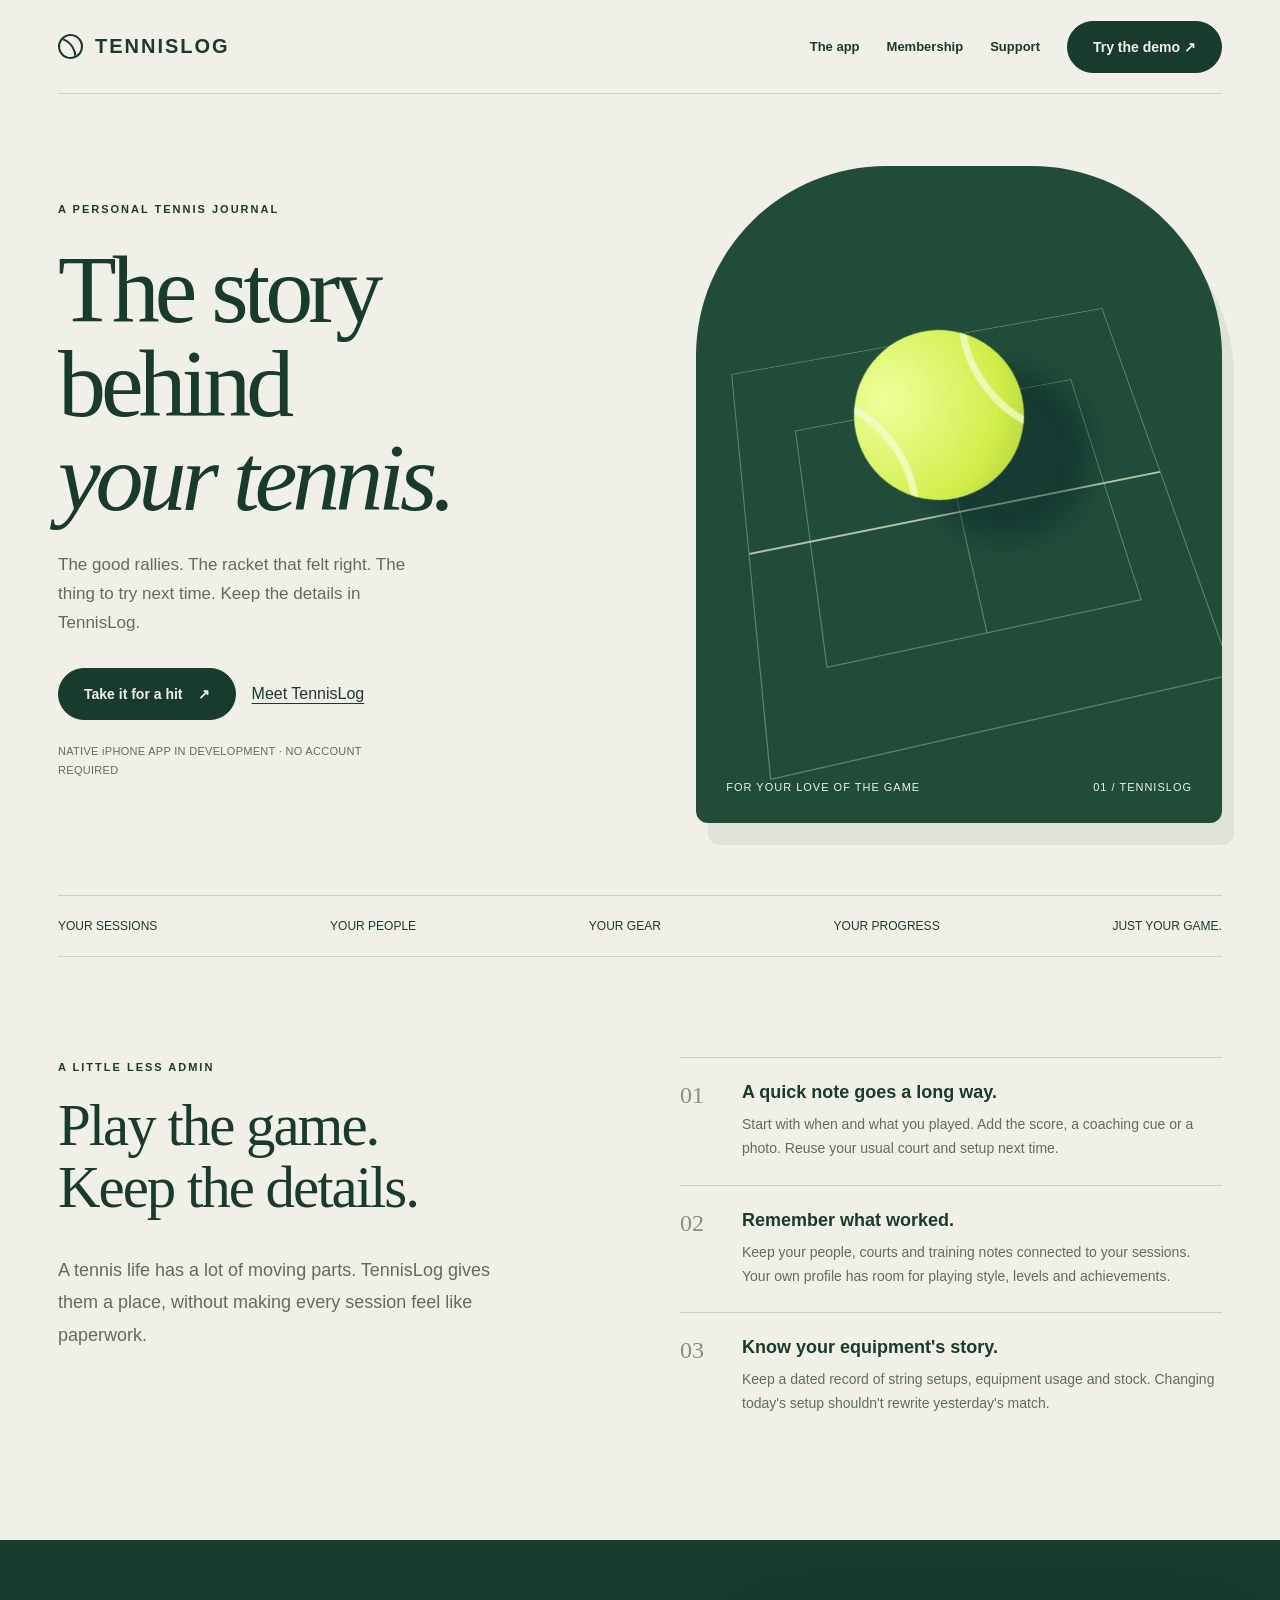
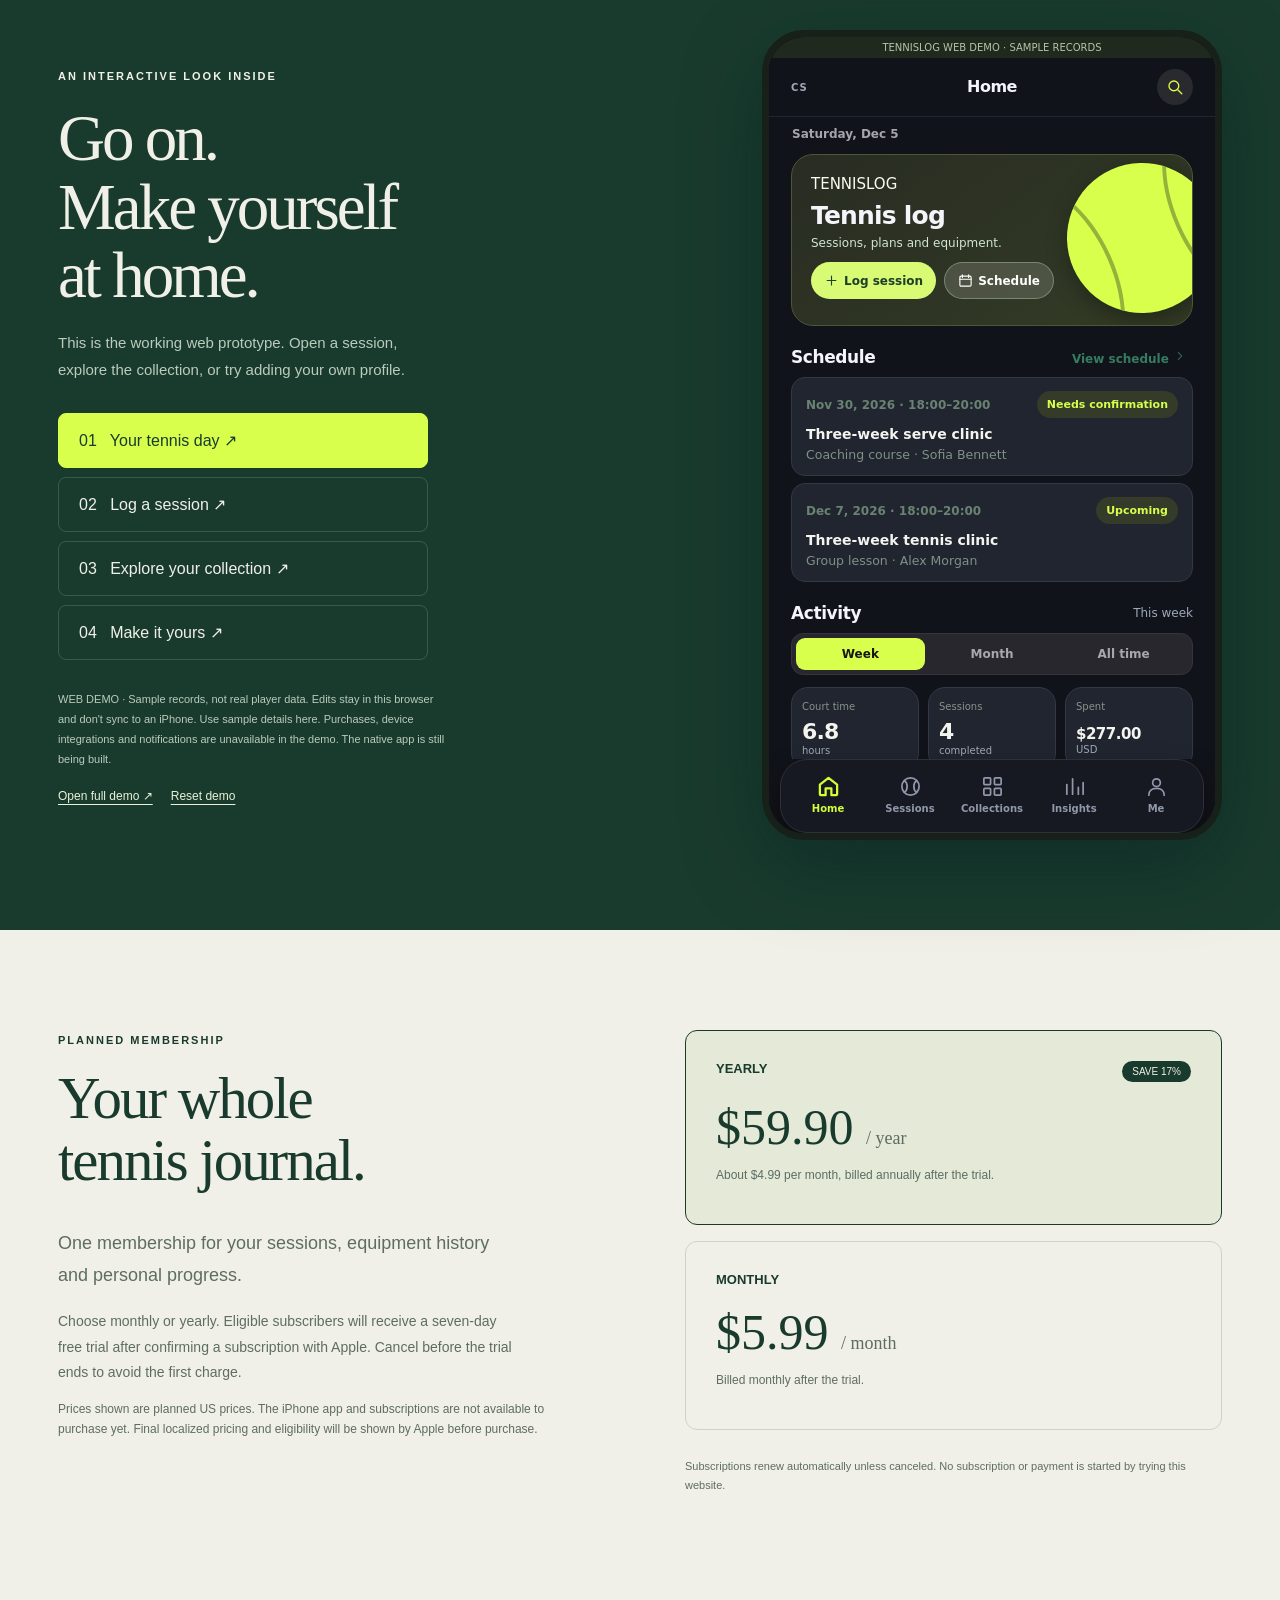
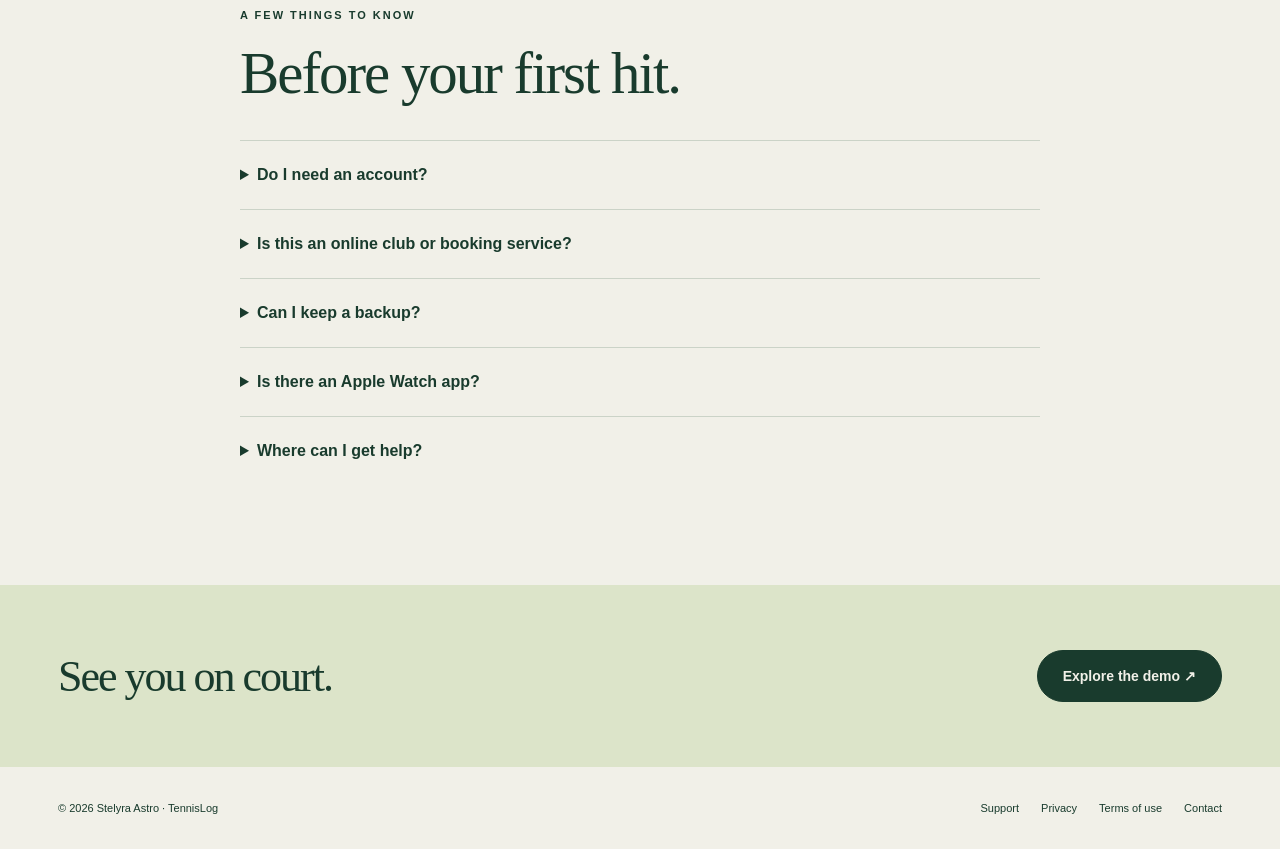
==== index.html @ 7804914d "feat: add TennisLog website and interactive demo" ====
<!doctype html><html lang="en"><head><meta charset="utf-8"><meta name="viewport" content="width=device-width,initial-scale=1"><meta name="color-scheme" content="light"><title>TennisLog: Gear &amp; Match Log</title><meta name="description" content="Keep your tennis sessions, people, equipment and progress together. Explore the interactive TennisLog demo. Native iPhone app in development."><meta property="og:title" content="TennisLog — The story behind your tennis"><meta property="og:description" content="A personal tennis journal for the game, the people and the small improvements."><meta name="theme-color" content="#f1f0e8"><link rel="stylesheet" href="style.css"><link rel="icon" href="icon.svg" type="image/svg+xml"></head><body>
<a class="skip" href="#main">Skip to content</a><div class="wrap"><header class="nav"><a class="brand" href="./"><span class="brand-mark" aria-hidden="true"></span>TENNISLOG</a><nav class="nav-links" aria-label="Main navigation"><a href="#your-game">The app</a><a href="#membership">Membership</a><a href="support/">Support</a><a class="btn" href="#try">Try the demo ↗</a></nav></header>
<main id="main"><section class="hero"><div><span class="eyebrow">A personal tennis journal</span><h1>The story<br>behind<br><em>your tennis.</em></h1><p>The good rallies. The racket that felt right. The thing to try next time. Keep the details in TennisLog.</p><div class="actions"><a class="btn" href="#try">Take it for a hit <span aria-hidden="true">↗</span></a><a href="#your-game">Meet TennisLog</a></div><p class="release-note">NATIVE iPHONE APP IN DEVELOPMENT · NO ACCOUNT REQUIRED</p></div><div class="court-art" role="img" aria-label="Original illustration of a tennis ball over a green court"><div class="court-lines"><i class="court-center"></i></div><div class="ball"></div><div class="court-caption"><span>FOR YOUR LOVE OF THE GAME</span><span>01 / TENNISLOG</span></div></div></section>
<div class="rail"><span>YOUR SESSIONS</span><span>YOUR PEOPLE</span><span>YOUR GEAR</span><span>YOUR PROGRESS</span><span>JUST YOUR GAME.</span></div>
<section class="section intro-grid" id="your-game"><div><span class="eyebrow">A little less admin</span><h2>Play the game.<br>Keep the details.</h2><p class="lead">A tennis life has a lot of moving parts. TennisLog gives them a place, without making every session feel like paperwork.</p></div><div><article class="feature-row"><span class="num">01</span><div><h3>A quick note goes a long way.</h3><p>Start with when and what you played. Add the score, a coaching cue or a photo. Reuse your usual court and setup next time.</p></div></article><article class="feature-row"><span class="num">02</span><div><h3>Remember what worked.</h3><p>Keep your people, courts and training notes connected to your sessions. Your own profile has room for playing style, levels and achievements.</p></div></article><article class="feature-row"><span class="num">03</span><div><h3>Know your equipment's story.</h3><p>Keep a dated record of string setups, equipment usage and stock. Changing today's setup shouldn't rewrite yesterday's match.</p></div></article></div></section></main></div>
<section class="demo-section" id="try" aria-labelledby="try-title"><div class="wrap demo-grid"><div><span class="eyebrow">An interactive look inside</span><h2 id="try-title">Go on.<br>Make yourself<br>at home.</h2><p>This is the working web prototype. Open a session, explore the collection, or try adding your own profile.</p><div class="demo-steps" aria-label="Choose a demo screen"><button data-demo-tab="home" aria-pressed="true">01 &nbsp; Your tennis day ↗</button><button data-demo-tab="play" aria-pressed="false">02 &nbsp; Log a session ↗</button><button data-demo-tab="library" aria-pressed="false">03 &nbsp; Explore your collection ↗</button><button data-demo-tab="profile" aria-pressed="false">04 &nbsp; Make it yours ↗</button></div><p class="demo-note">WEB DEMO · Sample records, not real player data. Edits stay in this browser and don't sync to an iPhone. Use sample details here. Purchases, device integrations and notifications are unavailable in the demo. The native app is still being built.</p><div class="demo-tools"><a href="demo/" target="_blank" rel="noopener">Open full demo ↗</a><button data-reset-demo>Reset demo</button></div></div><div class="phone-demo"><iframe id="demo-frame" src="demo/" title="Interactive TennisLog web prototype" loading="lazy" sandbox="allow-scripts allow-same-origin allow-forms allow-modals allow-downloads allow-popups allow-popups-to-escape-sandbox"></iframe></div></div></section>
<div class="wrap"><section class="section pricing" id="membership"><div><span class="eyebrow">Planned membership</span><h2>Your whole<br>tennis journal.</h2><p class="lead">One membership for your sessions, equipment history and personal progress.</p><p class="lead" style="font-size:14px">Choose monthly or yearly. Eligible subscribers will receive a seven-day free trial after confirming a subscription with Apple. Cancel before the trial ends to avoid the first charge.</p><p style="font-size:12px;color:var(--muted);line-height:1.7">Prices shown are planned US prices. The iPhone app and subscriptions are not available to purchase yet. Final localized pricing and eligibility will be shown by Apple before purchase.</p></div><div class="price-options"><article class="price featured"><div class="price-top"><strong>YEARLY</strong><span class="tag">SAVE 17%</span></div><div class="amount">$59.90 <span>/ year</span></div><p>About $4.99 per month, billed annually after the trial.</p></article><article class="price"><div class="price-top"><strong>MONTHLY</strong></div><div class="amount">$5.99 <span>/ month</span></div><p>Billed monthly after the trial.</p></article><p style="font-size:11px;color:var(--muted);line-height:1.7">Subscriptions renew automatically unless canceled. No subscription or payment is started by trying this website.</p></div></section>
<section class="section faq" style="padding-top:0"><span class="eyebrow">A few things to know</span><h2>Before your first hit.</h2><details><summary>Do I need an account?</summary><p>No TennisLog account is required. Your tennis records are stored locally. The planned iPhone subscription will use your Apple purchase account, with a Restore Purchases option.</p></details><details><summary>Is this an online club or booking service?</summary><p>No. People and court records are your private notes. TennisLog does not contact players, book courts or publish a social profile.</p></details><details><summary>Can I keep a backup?</summary><p>The demo lets you export its own JSON backup from Me. The iPhone app uses a separate native backup format. The two formats are not currently interchangeable. Keep copies of important records before clearing browser storage or deleting an app.</p></details><details><summary>Is there an Apple Watch app?</summary><p>The first release is for iPhone only. Watch workout demonstrations and simulated sensor analysis are outside the first release.</p></details><details><summary>Where can I get help?</summary><p>Visit our <a href="support/">support page</a> or email <a href="mailto:Stelyra-Astro@proton.me">Stelyra-Astro@proton.me</a>. Please don't send private records unless they're needed to explain your issue.</p></details></section></div>
<section class="closing"><div class="wrap"><h2>See you on court.</h2><a class="btn" href="#try">Explore the demo ↗</a></div></section><div class="wrap"><footer class="footer"><span>© 2026 Stelyra Astro · TennisLog</span><nav aria-label="Footer"><a href="support/">Support</a><a href="privacy/">Privacy</a><a href="terms/">Terms of use</a><a href="mailto:Stelyra-Astro@proton.me">Contact</a></nav></footer></div><script src="site.js"></script></body></html>
---- style.css ----
:root{color-scheme:light;--paper:#f1f0e8;--ink:#193b2d;--muted:#5d6d62;--lime:#d7ff4c;--line:#cbd3c7;--dark:#11141a;font-family:-apple-system,BlinkMacSystemFont,"Segoe UI",sans-serif}*{box-sizing:border-box}html{scroll-behavior:smooth}body{margin:0;background:var(--paper);color:var(--ink)}a{color:inherit;text-underline-offset:4px}button{font:inherit;cursor:pointer}button,a{-webkit-tap-highlight-color:transparent}:focus-visible{outline:3px solid #749322;outline-offset:5px}.wrap{max-width:1260px;margin:auto;padding:0 48px}.nav{height:94px;display:flex;align-items:center;justify-content:space-between;border-bottom:1px solid var(--line);gap:24px}.brand{text-decoration:none;font-size:20px;letter-spacing:2px;font-weight:850;display:flex;align-items:center;gap:12px}.brand-mark{width:25px;height:25px;border:2px solid currentColor;border-radius:50%;position:relative;overflow:hidden;transform:rotate(-30deg)}.brand-mark:after{content:"";position:absolute;width:35px;height:35px;border:2px solid currentColor;border-radius:50%;top:-7px;left:-26px}.nav-links{display:flex;align-items:center;gap:27px;font-size:13px;font-weight:650}.nav-links a{text-decoration:none}.btn{display:inline-flex;align-items:center;justify-content:center;gap:15px;background:var(--ink);color:var(--paper);border:1px solid var(--ink);border-radius:99px;padding:17px 25px;text-decoration:none;font-size:14px;font-weight:700}.btn.lime{background:var(--lime);color:var(--ink);border-color:var(--lime)}.btn.ghost{background:transparent;color:var(--ink)}.eyebrow{font-size:11px;letter-spacing:2px;text-transform:uppercase;font-weight:750}.hero{display:grid;grid-template-columns:1.1fr 1fr;gap:60px;align-items:center;min-height:720px;padding:72px 0}.hero h1{font-family:Georgia,serif;font-size:clamp(64px,7.5vw,104px);line-height:.98;letter-spacing:-5px;font-weight:500;margin:26px 0}.hero h1 em{font-weight:400}.hero p{max-width:360px;font-size:17px;line-height:1.7;color:var(--muted)}.actions{display:flex;align-items:center;gap:16px;margin-top:30px;flex-wrap:wrap}.release-note{font-size:11px!important;letter-spacing:.3px;margin-top:22px}.court-art{aspect-ratio:4/5;background:#204c39;position:relative;border-radius:190px 190px 12px 12px;overflow:hidden;box-shadow:12px 22px 0 #dfe3d7}.court-lines{position:absolute;inset:21% 10% 16%;border:1px solid #b3c3a57a;transform:perspective(600px) rotateX(20deg) rotate(-12deg)}.court-lines:before{content:"";position:absolute;inset:20% 14%;border:1px solid #b3c3a57a}.court-lines:after{content:"";position:absolute;top:50%;width:100%;border-top:2px solid #b3c3a5}.court-center{position:absolute;height:60%;left:50%;top:20%;border-left:1px solid #b3c3a57a}.ball{width:170px;height:170px;border-radius:50%;background:radial-gradient(circle at 30% 25%,#eeff9c,#d0ee4b 65%,#a7c238);position:absolute;top:25%;left:30%;box-shadow:32px 70px 25px #071e2666;overflow:hidden;transform:rotate(-35deg)}.ball:before,.ball:after{content:"";position:absolute;width:130px;height:180px;border:7px solid #f6ffd9b0;border-radius:50%;top:-12px}.ball:before{left:-110px}.ball:after{right:-110px}.court-caption{position:absolute;left:30px;right:30px;bottom:30px;display:flex;justify-content:space-between;color:#eff4dd;font-size:11px;letter-spacing:1px}.rail{display:flex;justify-content:space-between;padding:23px 0;border-top:1px solid var(--line);border-bottom:1px solid var(--line);font-size:12px;gap:18px}.section{padding:100px 0}.section h2{font-family:Georgia,serif;font-size:clamp(40px,4.6vw,62px);font-weight:400;line-height:1.05;letter-spacing:-2px;margin:20px 0 35px}.intro-grid{display:grid;grid-template-columns:1fr 1fr;gap:80px}.lead{font-size:18px;line-height:1.8;color:var(--muted);max-width:460px}.feature-row{display:grid;grid-template-columns:46px 1fr;gap:16px;padding:24px 0;border-top:1px solid var(--line)}.feature-row .num{font-family:Georgia,serif;color:#83927b;font-size:24px}.feature-row h3{font-size:18px;margin:0 0 10px}.feature-row p{font-size:14px;line-height:1.7;color:var(--muted);margin:0}.demo-section{background:var(--ink);color:var(--paper);padding:90px 0}.demo-grid{display:grid;grid-template-columns:1fr 460px;gap:80px;align-items:center}.demo-section h2{font-family:Georgia,serif;font-size:65px;font-weight:400;line-height:1.05;letter-spacing:-3px;margin:20px 0}.demo-section p{color:#bbcbbd;font-size:15px;line-height:1.8;max-width:390px}.demo-steps{display:flex;flex-direction:column;gap:9px;margin:30px 0}.demo-steps button{background:transparent;color:var(--paper);border:1px solid #759b7f55;text-align:left;padding:17px 20px;border-radius:8px;max-width:370px}.demo-steps button:hover,.demo-steps button[aria-pressed=true]{background:var(--lime);color:var(--ink);border-color:var(--lime)}.phone-demo{background:#11141a;border:7px solid #172019;border-radius:42px;overflow:hidden;box-shadow:0 25px 80px #001c2266;width:100%;height:810px;position:relative}.phone-demo iframe{border:0;width:100%;height:100%;background:#11141a}.demo-note{font-size:11px!important;max-width:390px}.demo-tools{display:flex;gap:18px;align-items:center;margin-top:20px}.demo-tools a,.demo-tools button{font-size:12px;color:#e7f2d9;background:none;border:0;padding:0;text-decoration:underline;text-underline-offset:4px}.pricing{display:grid;grid-template-columns:1fr 1fr;gap:90px}.price-options{display:grid;gap:16px}.price{padding:30px;border:1px solid var(--line);border-radius:12px}.price.featured{border-color:var(--ink);background:#e4e9d8}.price-top{display:flex;justify-content:space-between;font-size:13px}.tag{border-radius:99px;background:var(--ink);color:var(--paper);padding:5px 10px;font-size:10px}.amount{font-family:Georgia,serif;font-size:50px;margin-top:16px}.amount span{font-family:inherit;font-size:18px;color:var(--muted)}.price p{font-size:12px;color:var(--muted)}.faq{max-width:800px;margin:auto}details{border-top:1px solid var(--line);padding:22px 0}summary{font-weight:650;cursor:pointer;line-height:1.5}details p{font-size:14px;line-height:1.8;color:var(--muted)}.closing{background:#dce4c9;padding:65px 0}.closing .wrap{display:flex;justify-content:space-between;gap:30px;align-items:center}.closing h2{font-family:Georgia,serif;font-weight:400;font-size:44px;letter-spacing:-2px;margin:0}.footer{display:flex;justify-content:space-between;gap:30px;align-items:center;padding:35px 0;font-size:11px}.footer nav{display:flex;flex-wrap:wrap;gap:22px}.footer a{text-decoration:none}.legal{max-width:790px;margin:auto;padding:65px 0 90px}.legal h1{font-family:Georgia,serif;font-size:58px;font-weight:400;letter-spacing:-2px;line-height:1.1;margin:18px 0}.legal h2{font-size:21px;margin-top:38px}.legal p,.legal li{font-size:15px;line-height:1.85;color:var(--muted)}.legal ul,.legal ol{padding-left:24px}.legal .callout{background:#e2e8d6;border-left:3px solid var(--ink);padding:16px 22px}.legal small{color:var(--muted)}.skip{position:absolute;top:-100px}.skip:focus{top:10px;left:10px;z-index:99;background:white;padding:14px}.support-links{display:flex;gap:14px;flex-wrap:wrap;margin-top:30px}@media(max-width:900px){.wrap{padding:0 28px}.hero{gap:30px;min-height:580px}.hero h1{font-size:70px}.court-art{aspect-ratio:3/4}.ball{width:125px;height:125px;left:25%}.intro-grid,.pricing{gap:40px}.demo-grid{gap:35px;grid-template-columns:1fr 390px}.demo-section h2{font-size:48px}.phone-demo{height:780px}.nav-links{gap:16px}}@media(max-width:700px){.wrap{padding:0 22px}.nav{height:78px}.brand{font-size:17px}.nav-links a:not(.btn){display:none}.nav-links .btn{font-size:11px;padding:12px 16px}.hero{grid-template-columns:1fr;padding:50px 0;gap:40px}.hero h1{font-size:72px;letter-spacing:-4px}.hero p{font-size:16px}.court-art{aspect-ratio:1.3;max-height:340px;border-radius:170px 170px 8px 8px}.ball{width:145px;height:145px;left:35%;top:20%}.rail{flex-wrap:wrap;font-size:11px;justify-content:flex-start;gap:15px 25px}.section{padding:65px 0}.intro-grid,.pricing,.demo-grid{grid-template-columns:1fr;gap:30px}.demo-section{padding:60px 0}.demo-section h2{font-size:53px}.demo-steps{display:grid;grid-template-columns:1fr 1fr}.demo-steps button{padding:14px;font-size:12px}.phone-demo{max-width:430px;margin:auto;height:800px;border-width:5px;border-radius:30px}.closing .wrap{display:block}.closing .btn{margin-top:25px}.closing h2{font-size:36px}.footer{display:block;line-height:1.8}.footer nav{margin-top:18px}.legal h1{font-size:45px}.legal{padding:45px 0 65px}}@media(prefers-reduced-motion:reduce){html{scroll-behavior:auto}}
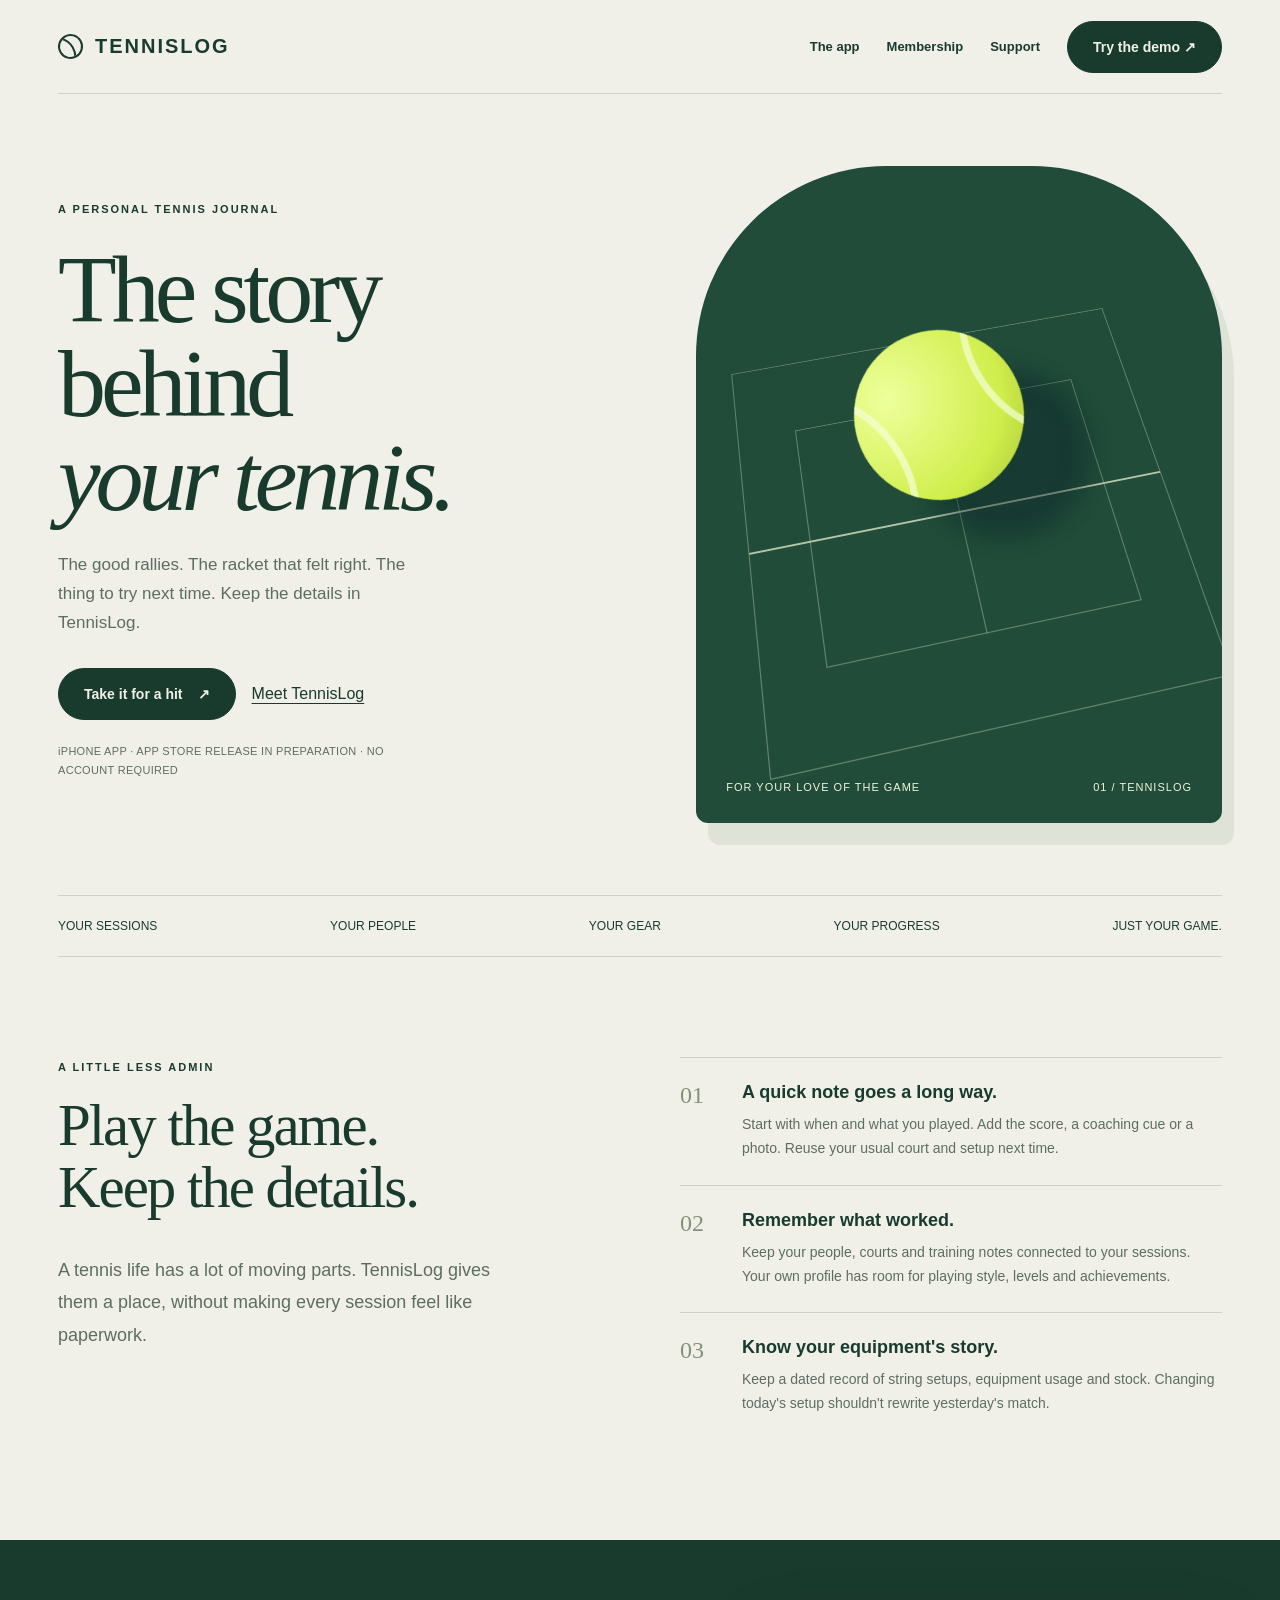
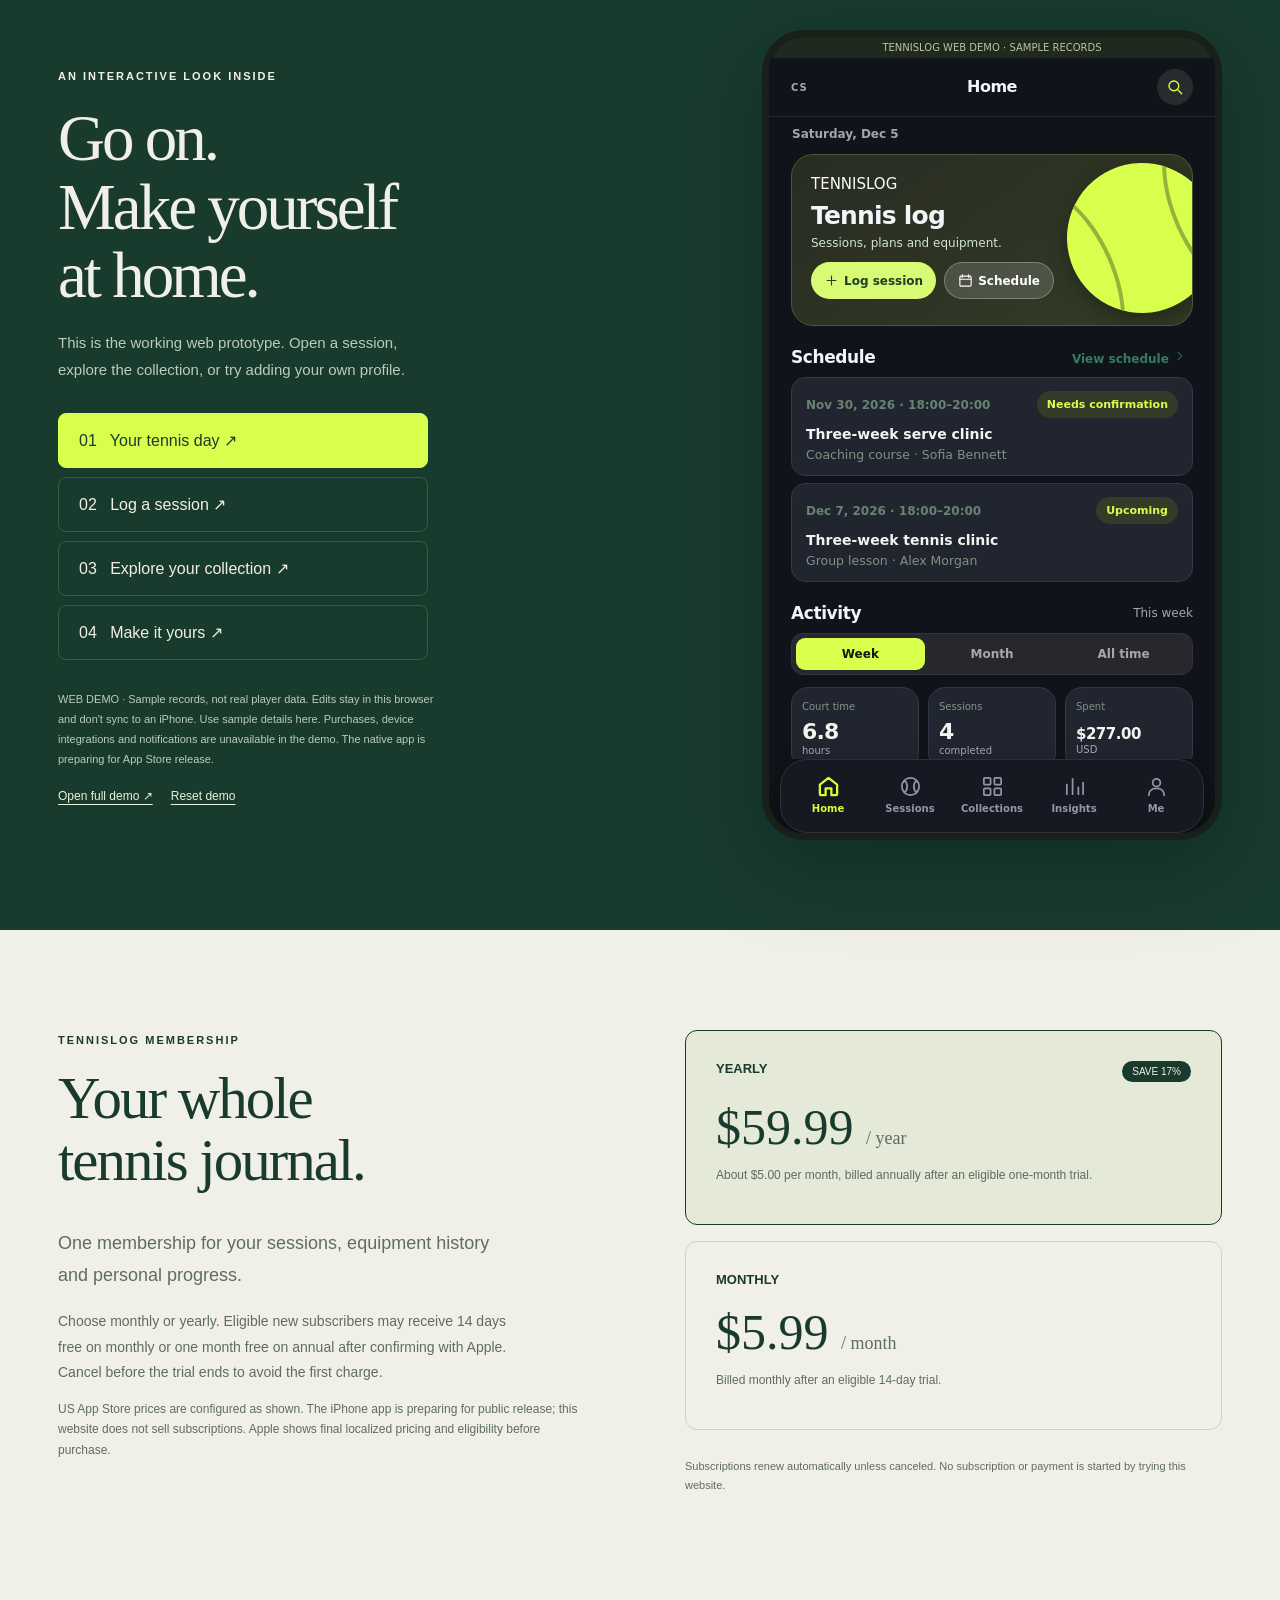
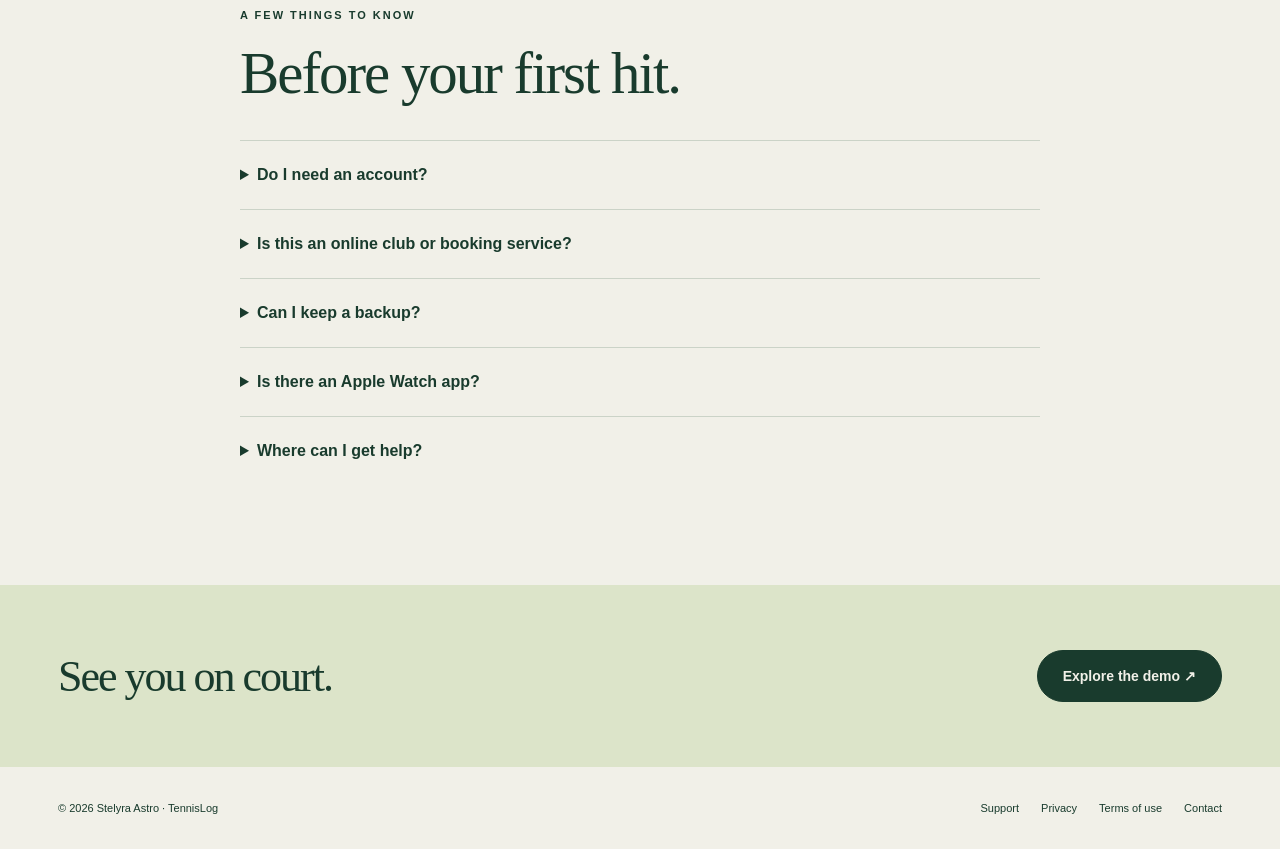
==== commit 31315416: "Update launch subscription terms and public pages" ====
--- a/index.html
+++ b/index.html
@@ -1,9 +1,9 @@
-<!doctype html><html lang="en"><head><meta charset="utf-8"><meta name="viewport" content="width=device-width,initial-scale=1"><meta name="color-scheme" content="light"><title>TennisLog: Gear &amp; Match Log</title><meta name="description" content="Keep your tennis sessions, people, equipment and progress together. Explore the interactive TennisLog demo. Native iPhone app in development."><meta property="og:title" content="TennisLog — The story behind your tennis"><meta property="og:description" content="A personal tennis journal for the game, the people and the small improvements."><meta name="theme-color" content="#f1f0e8"><link rel="stylesheet" href="style.css"><link rel="icon" href="icon.svg" type="image/svg+xml"></head><body>
+<!doctype html><html lang="en"><head><meta charset="utf-8"><meta name="viewport" content="width=device-width,initial-scale=1"><meta name="color-scheme" content="light"><title>TennisLog: Gear &amp; Match Log</title><meta name="description" content="Keep your tennis sessions, people, equipment and progress together. Explore the interactive TennisLog demo. Native iPhone app preparing for App Store release."><meta property="og:title" content="TennisLog — The story behind your tennis"><meta property="og:description" content="A personal tennis journal for the game, the people and the small improvements."><meta name="theme-color" content="#f1f0e8"><link rel="stylesheet" href="style.css"><link rel="icon" href="icon.svg" type="image/svg+xml"></head><body>
 <a class="skip" href="#main">Skip to content</a><div class="wrap"><header class="nav"><a class="brand" href="./"><span class="brand-mark" aria-hidden="true"></span>TENNISLOG</a><nav class="nav-links" aria-label="Main navigation"><a href="#your-game">The app</a><a href="#membership">Membership</a><a href="support/">Support</a><a class="btn" href="#try">Try the demo ↗</a></nav></header>
-<main id="main"><section class="hero"><div><span class="eyebrow">A personal tennis journal</span><h1>The story<br>behind<br><em>your tennis.</em></h1><p>The good rallies. The racket that felt right. The thing to try next time. Keep the details in TennisLog.</p><div class="actions"><a class="btn" href="#try">Take it for a hit <span aria-hidden="true">↗</span></a><a href="#your-game">Meet TennisLog</a></div><p class="release-note">NATIVE iPHONE APP IN DEVELOPMENT · NO ACCOUNT REQUIRED</p></div><div class="court-art" role="img" aria-label="Original illustration of a tennis ball over a green court"><div class="court-lines"><i class="court-center"></i></div><div class="ball"></div><div class="court-caption"><span>FOR YOUR LOVE OF THE GAME</span><span>01 / TENNISLOG</span></div></div></section>
+<main id="main"><section class="hero"><div><span class="eyebrow">A personal tennis journal</span><h1>The story<br>behind<br><em>your tennis.</em></h1><p>The good rallies. The racket that felt right. The thing to try next time. Keep the details in TennisLog.</p><div class="actions"><a class="btn" href="#try">Take it for a hit <span aria-hidden="true">↗</span></a><a href="#your-game">Meet TennisLog</a></div><p class="release-note">iPHONE APP · APP STORE RELEASE IN PREPARATION · NO ACCOUNT REQUIRED</p></div><div class="court-art" role="img" aria-label="Original illustration of a tennis ball over a green court"><div class="court-lines"><i class="court-center"></i></div><div class="ball"></div><div class="court-caption"><span>FOR YOUR LOVE OF THE GAME</span><span>01 / TENNISLOG</span></div></div></section>
 <div class="rail"><span>YOUR SESSIONS</span><span>YOUR PEOPLE</span><span>YOUR GEAR</span><span>YOUR PROGRESS</span><span>JUST YOUR GAME.</span></div>
 <section class="section intro-grid" id="your-game"><div><span class="eyebrow">A little less admin</span><h2>Play the game.<br>Keep the details.</h2><p class="lead">A tennis life has a lot of moving parts. TennisLog gives them a place, without making every session feel like paperwork.</p></div><div><article class="feature-row"><span class="num">01</span><div><h3>A quick note goes a long way.</h3><p>Start with when and what you played. Add the score, a coaching cue or a photo. Reuse your usual court and setup next time.</p></div></article><article class="feature-row"><span class="num">02</span><div><h3>Remember what worked.</h3><p>Keep your people, courts and training notes connected to your sessions. Your own profile has room for playing style, levels and achievements.</p></div></article><article class="feature-row"><span class="num">03</span><div><h3>Know your equipment's story.</h3><p>Keep a dated record of string setups, equipment usage and stock. Changing today's setup shouldn't rewrite yesterday's match.</p></div></article></div></section></main></div>
-<section class="demo-section" id="try" aria-labelledby="try-title"><div class="wrap demo-grid"><div><span class="eyebrow">An interactive look inside</span><h2 id="try-title">Go on.<br>Make yourself<br>at home.</h2><p>This is the working web prototype. Open a session, explore the collection, or try adding your own profile.</p><div class="demo-steps" aria-label="Choose a demo screen"><button data-demo-tab="home" aria-pressed="true">01 &nbsp; Your tennis day ↗</button><button data-demo-tab="play" aria-pressed="false">02 &nbsp; Log a session ↗</button><button data-demo-tab="library" aria-pressed="false">03 &nbsp; Explore your collection ↗</button><button data-demo-tab="profile" aria-pressed="false">04 &nbsp; Make it yours ↗</button></div><p class="demo-note">WEB DEMO · Sample records, not real player data. Edits stay in this browser and don't sync to an iPhone. Use sample details here. Purchases, device integrations and notifications are unavailable in the demo. The native app is still being built.</p><div class="demo-tools"><a href="demo/" target="_blank" rel="noopener">Open full demo ↗</a><button data-reset-demo>Reset demo</button></div></div><div class="phone-demo"><iframe id="demo-frame" src="demo/" title="Interactive TennisLog web prototype" loading="lazy" sandbox="allow-scripts allow-same-origin allow-forms allow-modals allow-downloads allow-popups allow-popups-to-escape-sandbox"></iframe></div></div></section>
-<div class="wrap"><section class="section pricing" id="membership"><div><span class="eyebrow">Planned membership</span><h2>Your whole<br>tennis journal.</h2><p class="lead">One membership for your sessions, equipment history and personal progress.</p><p class="lead" style="font-size:14px">Choose monthly or yearly. Eligible subscribers will receive a seven-day free trial after confirming a subscription with Apple. Cancel before the trial ends to avoid the first charge.</p><p style="font-size:12px;color:var(--muted);line-height:1.7">Prices shown are planned US prices. The iPhone app and subscriptions are not available to purchase yet. Final localized pricing and eligibility will be shown by Apple before purchase.</p></div><div class="price-options"><article class="price featured"><div class="price-top"><strong>YEARLY</strong><span class="tag">SAVE 17%</span></div><div class="amount">$59.90 <span>/ year</span></div><p>About $4.99 per month, billed annually after the trial.</p></article><article class="price"><div class="price-top"><strong>MONTHLY</strong></div><div class="amount">$5.99 <span>/ month</span></div><p>Billed monthly after the trial.</p></article><p style="font-size:11px;color:var(--muted);line-height:1.7">Subscriptions renew automatically unless canceled. No subscription or payment is started by trying this website.</p></div></section>
-<section class="section faq" style="padding-top:0"><span class="eyebrow">A few things to know</span><h2>Before your first hit.</h2><details><summary>Do I need an account?</summary><p>No TennisLog account is required. Your tennis records are stored locally. The planned iPhone subscription will use your Apple purchase account, with a Restore Purchases option.</p></details><details><summary>Is this an online club or booking service?</summary><p>No. People and court records are your private notes. TennisLog does not contact players, book courts or publish a social profile.</p></details><details><summary>Can I keep a backup?</summary><p>The demo lets you export its own JSON backup from Me. The iPhone app uses a separate native backup format. The two formats are not currently interchangeable. Keep copies of important records before clearing browser storage or deleting an app.</p></details><details><summary>Is there an Apple Watch app?</summary><p>The first release is for iPhone only. Watch workout demonstrations and simulated sensor analysis are outside the first release.</p></details><details><summary>Where can I get help?</summary><p>Visit our <a href="support/">support page</a> or email <a href="mailto:Stelyra-Astro@proton.me">Stelyra-Astro@proton.me</a>. Please don't send private records unless they're needed to explain your issue.</p></details></section></div>
+<section class="demo-section" id="try" aria-labelledby="try-title"><div class="wrap demo-grid"><div><span class="eyebrow">An interactive look inside</span><h2 id="try-title">Go on.<br>Make yourself<br>at home.</h2><p>This is the working web prototype. Open a session, explore the collection, or try adding your own profile.</p><div class="demo-steps" aria-label="Choose a demo screen"><button data-demo-tab="home" aria-pressed="true">01 &nbsp; Your tennis day ↗</button><button data-demo-tab="play" aria-pressed="false">02 &nbsp; Log a session ↗</button><button data-demo-tab="library" aria-pressed="false">03 &nbsp; Explore your collection ↗</button><button data-demo-tab="profile" aria-pressed="false">04 &nbsp; Make it yours ↗</button></div><p class="demo-note">WEB DEMO · Sample records, not real player data. Edits stay in this browser and don't sync to an iPhone. Use sample details here. Purchases, device integrations and notifications are unavailable in the demo. The native app is preparing for App Store release.</p><div class="demo-tools"><a href="demo/" target="_blank" rel="noopener">Open full demo ↗</a><button data-reset-demo>Reset demo</button></div></div><div class="phone-demo"><iframe id="demo-frame" src="demo/" title="Interactive TennisLog web prototype" loading="lazy" sandbox="allow-scripts allow-same-origin allow-forms allow-modals allow-downloads allow-popups allow-popups-to-escape-sandbox"></iframe></div></div></section>
+<div class="wrap"><section class="section pricing" id="membership"><div><span class="eyebrow">TennisLog membership</span><h2>Your whole<br>tennis journal.</h2><p class="lead">One membership for your sessions, equipment history and personal progress.</p><p class="lead" style="font-size:14px">Choose monthly or yearly. Eligible new subscribers may receive 14 days free on monthly or one month free on annual after confirming with Apple. Cancel before the trial ends to avoid the first charge.</p><p style="font-size:12px;color:var(--muted);line-height:1.7">US App Store prices are configured as shown. The iPhone app is preparing for public release; this website does not sell subscriptions. Apple shows final localized pricing and eligibility before purchase.</p></div><div class="price-options"><article class="price featured"><div class="price-top"><strong>YEARLY</strong><span class="tag">SAVE 17%</span></div><div class="amount">$59.99 <span>/ year</span></div><p>About $5.00 per month, billed annually after an eligible one-month trial.</p></article><article class="price"><div class="price-top"><strong>MONTHLY</strong></div><div class="amount">$5.99 <span>/ month</span></div><p>Billed monthly after an eligible 14-day trial.</p></article><p style="font-size:11px;color:var(--muted);line-height:1.7">Subscriptions renew automatically unless canceled. No subscription or payment is started by trying this website.</p></div></section>
+<section class="section faq" style="padding-top:0"><span class="eyebrow">A few things to know</span><h2>Before your first hit.</h2><details><summary>Do I need an account?</summary><p>No TennisLog account is required. Your tennis records are stored locally. The iPhone subscription uses your Apple purchase account, with a Restore Purchases option.</p></details><details><summary>Is this an online club or booking service?</summary><p>No. People and court records are your private notes. TennisLog does not contact players, book courts or publish a social profile.</p></details><details><summary>Can I keep a backup?</summary><p>The demo lets you export its own JSON backup from Me. The iPhone app uses a separate native backup format. The two formats are not currently interchangeable. Keep copies of important records before clearing browser storage or deleting an app.</p></details><details><summary>Is there an Apple Watch app?</summary><p>The first release is for iPhone only. Watch workout demonstrations and simulated sensor analysis are outside the first release.</p></details><details><summary>Where can I get help?</summary><p>Visit our <a href="support/">support page</a> or email <a href="mailto:Stelyra-Astro@proton.me">Stelyra-Astro@proton.me</a>. Please don't send private records unless they're needed to explain your issue.</p></details></section></div>
 <section class="closing"><div class="wrap"><h2>See you on court.</h2><a class="btn" href="#try">Explore the demo ↗</a></div></section><div class="wrap"><footer class="footer"><span>© 2026 Stelyra Astro · TennisLog</span><nav aria-label="Footer"><a href="support/">Support</a><a href="privacy/">Privacy</a><a href="terms/">Terms of use</a><a href="mailto:Stelyra-Astro@proton.me">Contact</a></nav></footer></div><script src="site.js"></script></body></html>
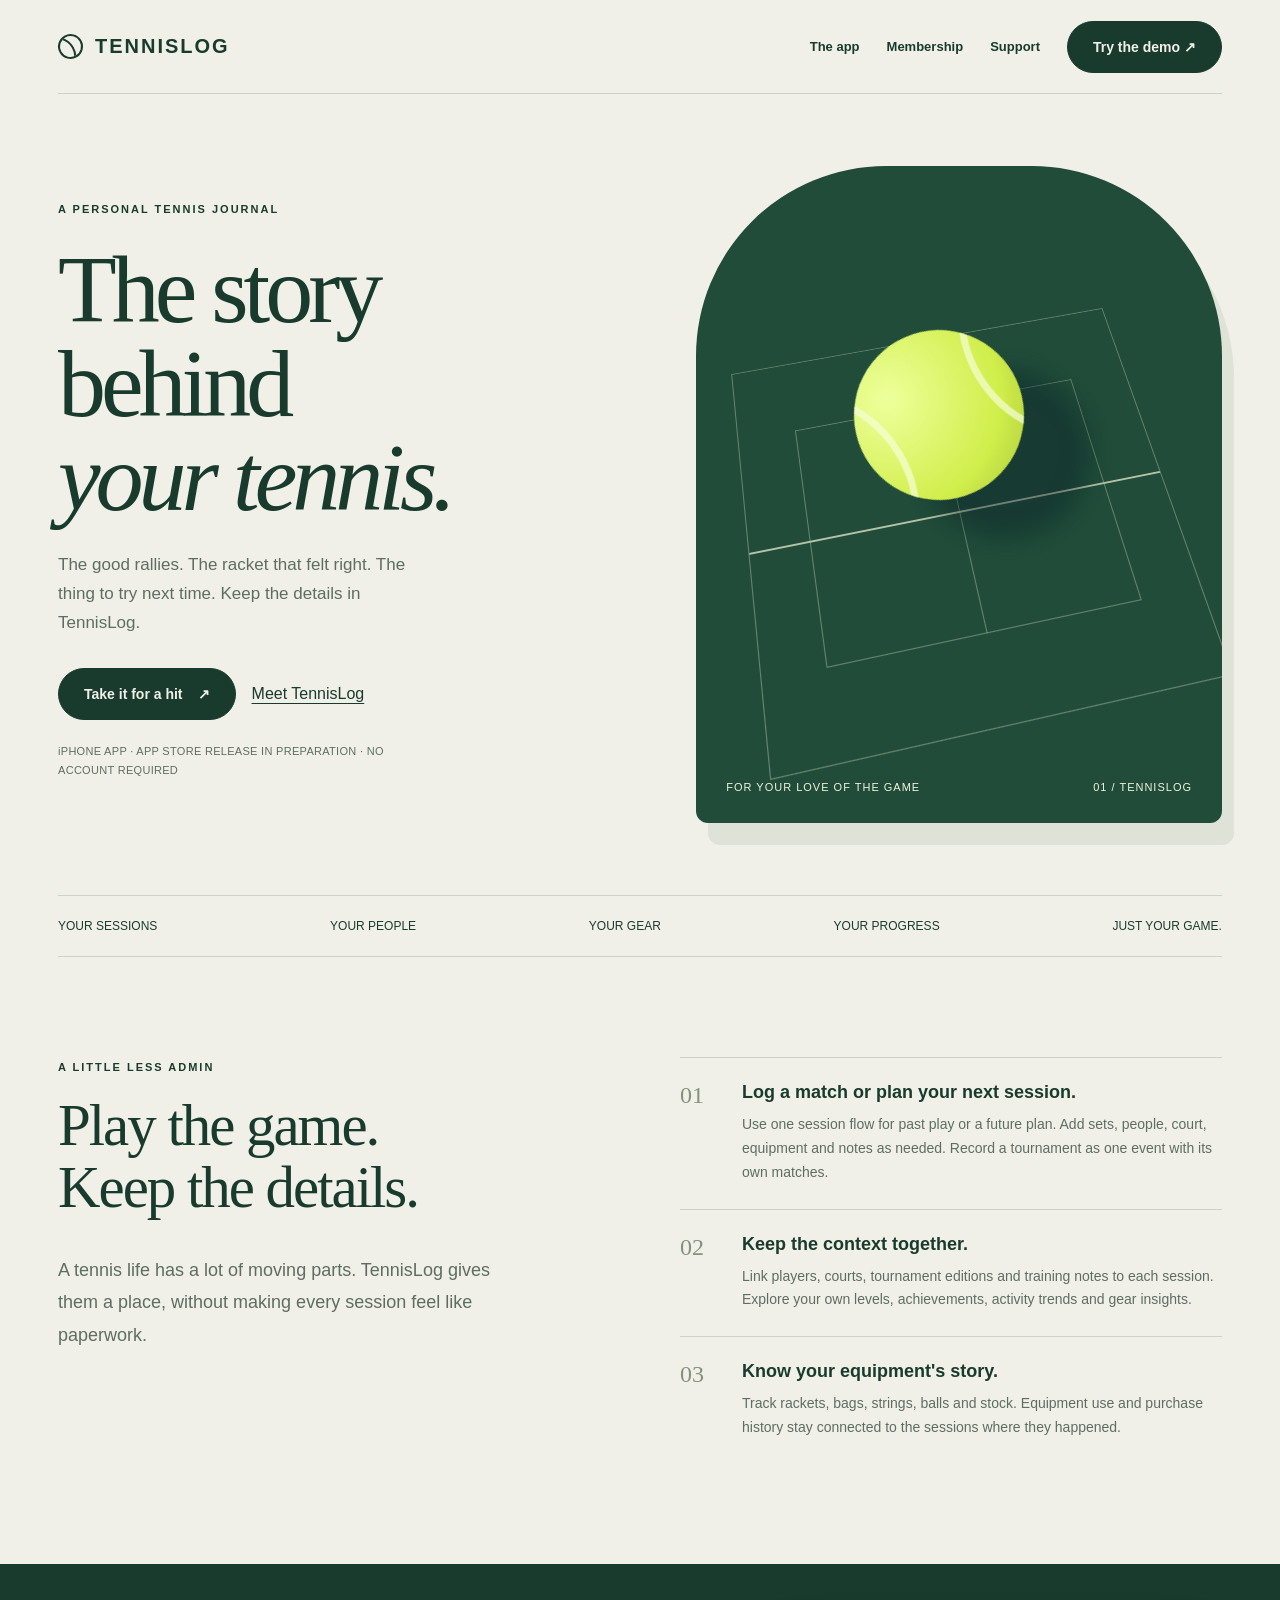
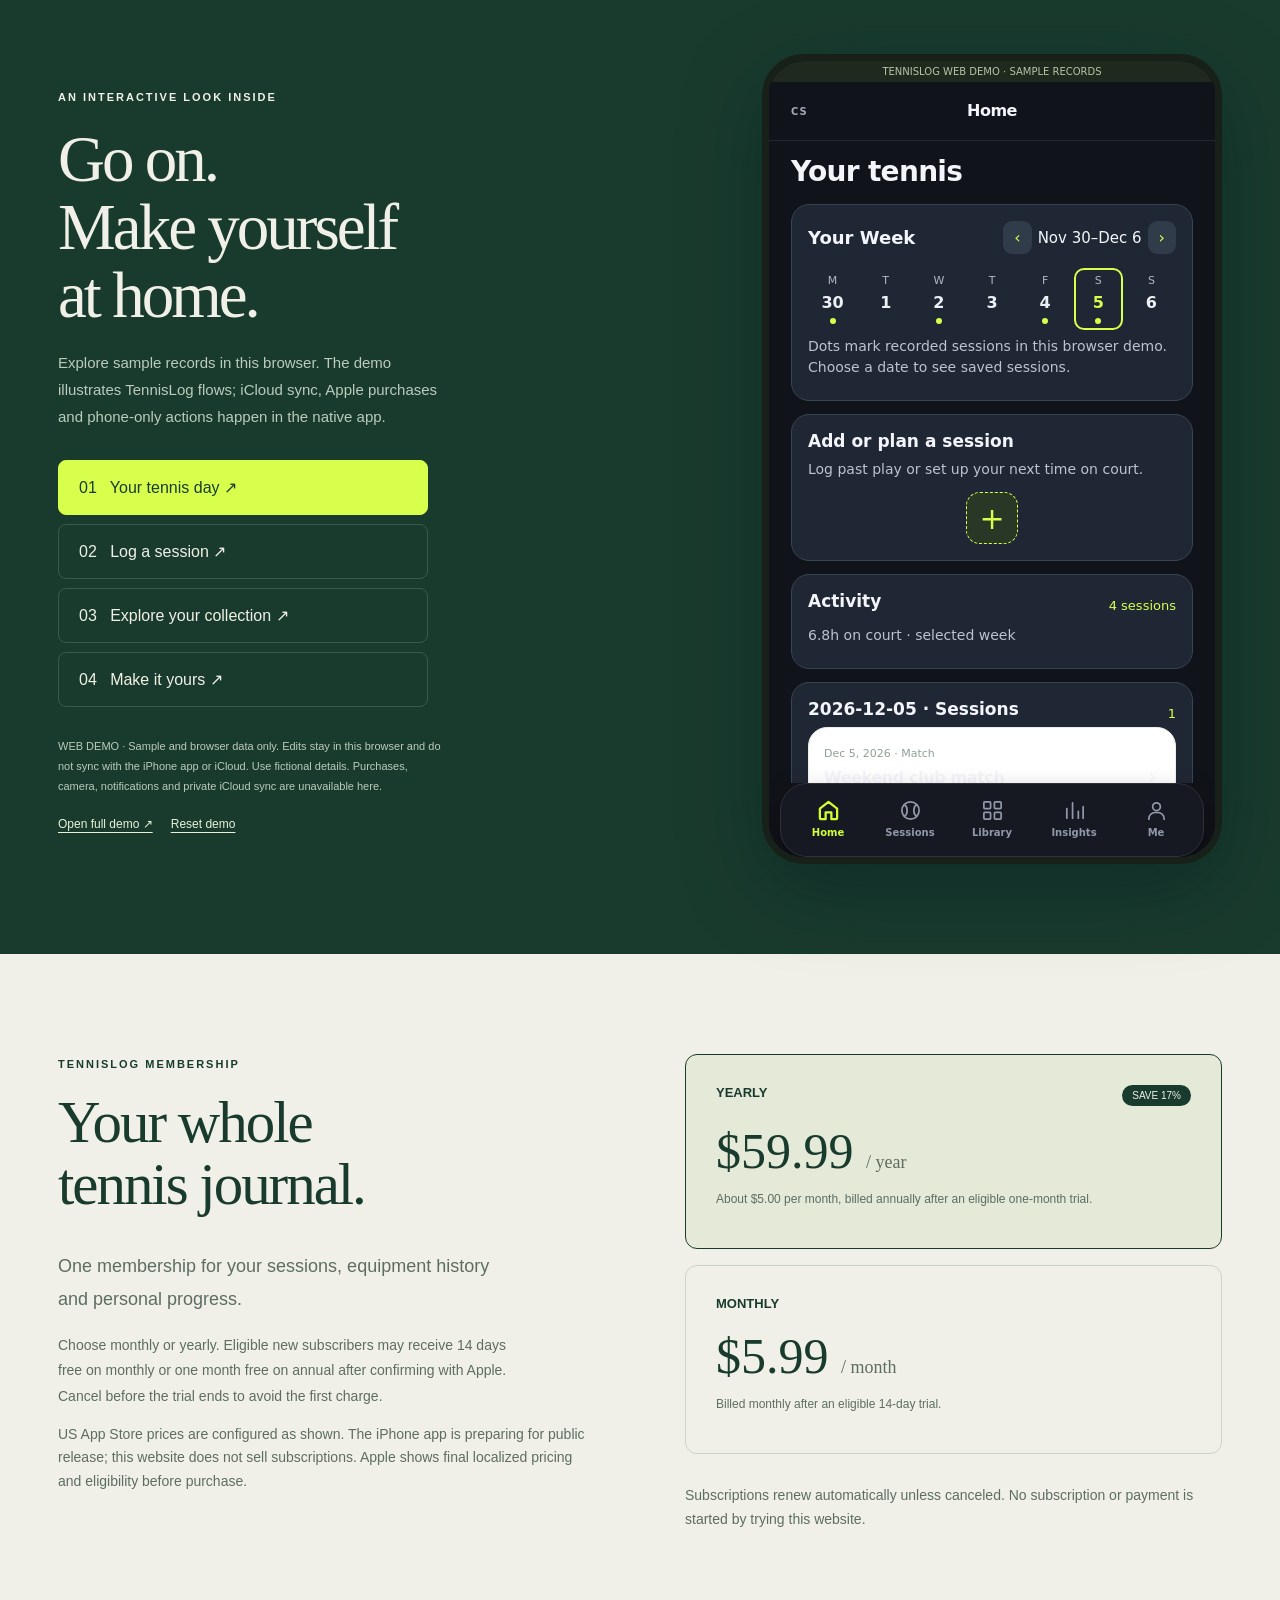
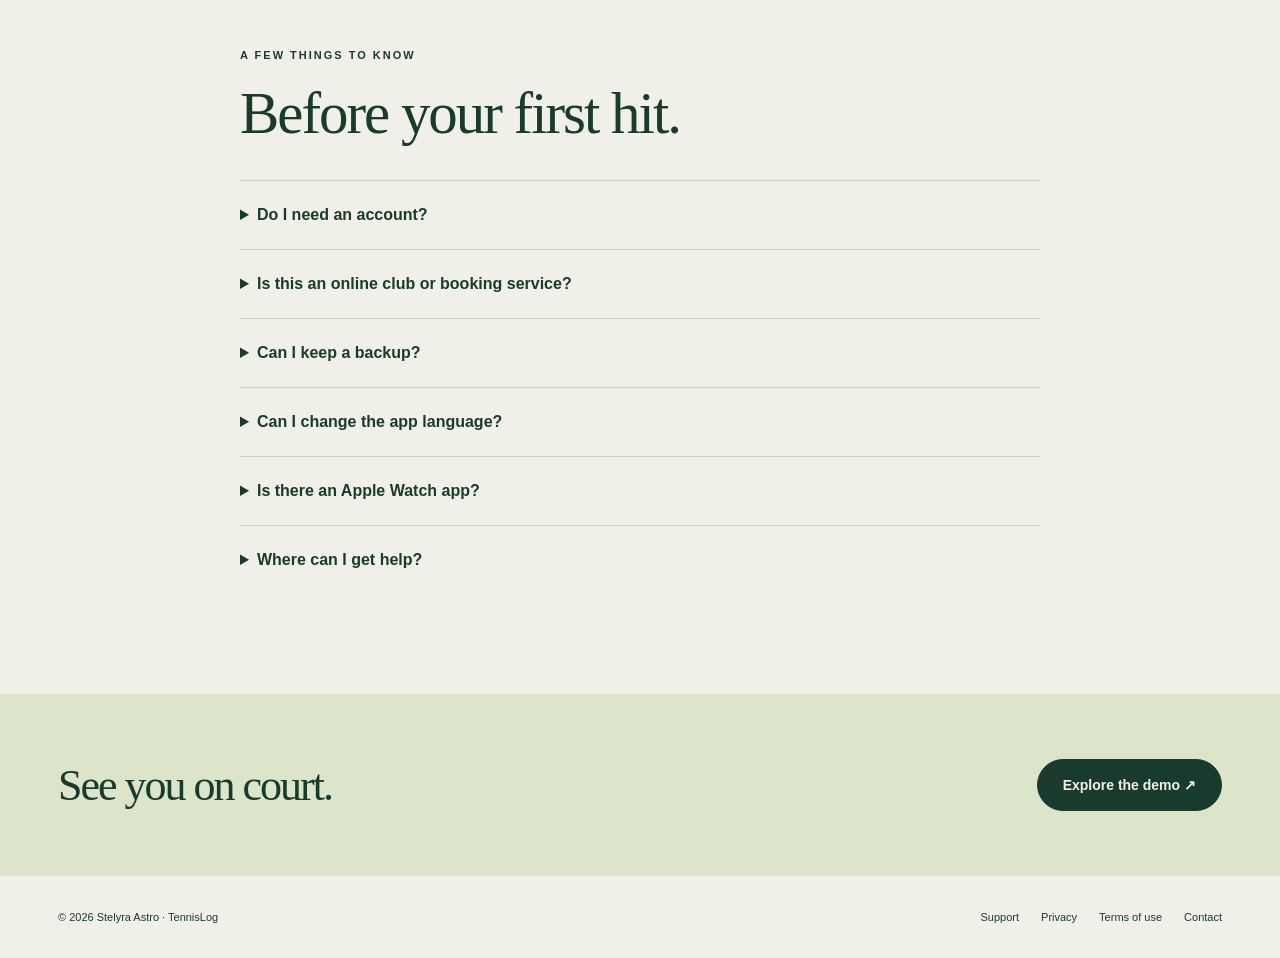
==== commit b79d6380: "Refresh website for current TennisLog iPhone flows" ====
--- a/index.html
+++ b/index.html
@@ -1,9 +1,9 @@
-<!doctype html><html lang="en"><head><meta charset="utf-8"><meta name="viewport" content="width=device-width,initial-scale=1"><meta name="color-scheme" content="light"><title>TennisLog: Gear &amp; Match Log</title><meta name="description" content="Keep your tennis sessions, people, equipment and progress together. Explore the interactive TennisLog demo. Native iPhone app preparing for App Store release."><meta property="og:title" content="TennisLog — The story behind your tennis"><meta property="og:description" content="A personal tennis journal for the game, the people and the small improvements."><meta name="theme-color" content="#f1f0e8"><link rel="stylesheet" href="style.css"><link rel="icon" href="icon.svg" type="image/svg+xml"></head><body>
+<!doctype html><html lang="en"><head><meta charset="utf-8"><meta name="viewport" content="width=device-width,initial-scale=1"><meta name="color-scheme" content="light"><title>TennisLog: Gear &amp; Match Log</title><meta name="description" content="Record matches, tournaments, equipment and progress in one iPhone tennis journal. Explore a separate interactive browser demo."><meta property="og:title" content="TennisLog — The story behind your tennis"><meta property="og:description" content="A personal tennis journal for the game, the people and the small improvements."><meta name="theme-color" content="#f1f0e8"><link rel="stylesheet" href="style.css"><link rel="icon" href="icon.svg" type="image/svg+xml"></head><body>
 <a class="skip" href="#main">Skip to content</a><div class="wrap"><header class="nav"><a class="brand" href="./"><span class="brand-mark" aria-hidden="true"></span>TENNISLOG</a><nav class="nav-links" aria-label="Main navigation"><a href="#your-game">The app</a><a href="#membership">Membership</a><a href="support/">Support</a><a class="btn" href="#try">Try the demo ↗</a></nav></header>
 <main id="main"><section class="hero"><div><span class="eyebrow">A personal tennis journal</span><h1>The story<br>behind<br><em>your tennis.</em></h1><p>The good rallies. The racket that felt right. The thing to try next time. Keep the details in TennisLog.</p><div class="actions"><a class="btn" href="#try">Take it for a hit <span aria-hidden="true">↗</span></a><a href="#your-game">Meet TennisLog</a></div><p class="release-note">iPHONE APP · APP STORE RELEASE IN PREPARATION · NO ACCOUNT REQUIRED</p></div><div class="court-art" role="img" aria-label="Original illustration of a tennis ball over a green court"><div class="court-lines"><i class="court-center"></i></div><div class="ball"></div><div class="court-caption"><span>FOR YOUR LOVE OF THE GAME</span><span>01 / TENNISLOG</span></div></div></section>
 <div class="rail"><span>YOUR SESSIONS</span><span>YOUR PEOPLE</span><span>YOUR GEAR</span><span>YOUR PROGRESS</span><span>JUST YOUR GAME.</span></div>
-<section class="section intro-grid" id="your-game"><div><span class="eyebrow">A little less admin</span><h2>Play the game.<br>Keep the details.</h2><p class="lead">A tennis life has a lot of moving parts. TennisLog gives them a place, without making every session feel like paperwork.</p></div><div><article class="feature-row"><span class="num">01</span><div><h3>A quick note goes a long way.</h3><p>Start with when and what you played. Add the score, a coaching cue or a photo. Reuse your usual court and setup next time.</p></div></article><article class="feature-row"><span class="num">02</span><div><h3>Remember what worked.</h3><p>Keep your people, courts and training notes connected to your sessions. Your own profile has room for playing style, levels and achievements.</p></div></article><article class="feature-row"><span class="num">03</span><div><h3>Know your equipment's story.</h3><p>Keep a dated record of string setups, equipment usage and stock. Changing today's setup shouldn't rewrite yesterday's match.</p></div></article></div></section></main></div>
-<section class="demo-section" id="try" aria-labelledby="try-title"><div class="wrap demo-grid"><div><span class="eyebrow">An interactive look inside</span><h2 id="try-title">Go on.<br>Make yourself<br>at home.</h2><p>This is the working web prototype. Open a session, explore the collection, or try adding your own profile.</p><div class="demo-steps" aria-label="Choose a demo screen"><button data-demo-tab="home" aria-pressed="true">01 &nbsp; Your tennis day ↗</button><button data-demo-tab="play" aria-pressed="false">02 &nbsp; Log a session ↗</button><button data-demo-tab="library" aria-pressed="false">03 &nbsp; Explore your collection ↗</button><button data-demo-tab="profile" aria-pressed="false">04 &nbsp; Make it yours ↗</button></div><p class="demo-note">WEB DEMO · Sample records, not real player data. Edits stay in this browser and don't sync to an iPhone. Use sample details here. Purchases, device integrations and notifications are unavailable in the demo. The native app is preparing for App Store release.</p><div class="demo-tools"><a href="demo/" target="_blank" rel="noopener">Open full demo ↗</a><button data-reset-demo>Reset demo</button></div></div><div class="phone-demo"><iframe id="demo-frame" src="demo/" title="Interactive TennisLog web prototype" loading="lazy" sandbox="allow-scripts allow-same-origin allow-forms allow-modals allow-downloads allow-popups allow-popups-to-escape-sandbox"></iframe></div></div></section>
-<div class="wrap"><section class="section pricing" id="membership"><div><span class="eyebrow">TennisLog membership</span><h2>Your whole<br>tennis journal.</h2><p class="lead">One membership for your sessions, equipment history and personal progress.</p><p class="lead" style="font-size:14px">Choose monthly or yearly. Eligible new subscribers may receive 14 days free on monthly or one month free on annual after confirming with Apple. Cancel before the trial ends to avoid the first charge.</p><p style="font-size:12px;color:var(--muted);line-height:1.7">US App Store prices are configured as shown. The iPhone app is preparing for public release; this website does not sell subscriptions. Apple shows final localized pricing and eligibility before purchase.</p></div><div class="price-options"><article class="price featured"><div class="price-top"><strong>YEARLY</strong><span class="tag">SAVE 17%</span></div><div class="amount">$59.99 <span>/ year</span></div><p>About $5.00 per month, billed annually after an eligible one-month trial.</p></article><article class="price"><div class="price-top"><strong>MONTHLY</strong></div><div class="amount">$5.99 <span>/ month</span></div><p>Billed monthly after an eligible 14-day trial.</p></article><p style="font-size:11px;color:var(--muted);line-height:1.7">Subscriptions renew automatically unless canceled. No subscription or payment is started by trying this website.</p></div></section>
-<section class="section faq" style="padding-top:0"><span class="eyebrow">A few things to know</span><h2>Before your first hit.</h2><details><summary>Do I need an account?</summary><p>No TennisLog account is required. Your tennis records are stored locally. The iPhone subscription uses your Apple purchase account, with a Restore Purchases option.</p></details><details><summary>Is this an online club or booking service?</summary><p>No. People and court records are your private notes. TennisLog does not contact players, book courts or publish a social profile.</p></details><details><summary>Can I keep a backup?</summary><p>The demo lets you export its own JSON backup from Me. The iPhone app uses a separate native backup format. The two formats are not currently interchangeable. Keep copies of important records before clearing browser storage or deleting an app.</p></details><details><summary>Is there an Apple Watch app?</summary><p>The first release is for iPhone only. Watch workout demonstrations and simulated sensor analysis are outside the first release.</p></details><details><summary>Where can I get help?</summary><p>Visit our <a href="support/">support page</a> or email <a href="mailto:Stelyra-Astro@proton.me">Stelyra-Astro@proton.me</a>. Please don't send private records unless they're needed to explain your issue.</p></details></section></div>
+<section class="section intro-grid" id="your-game"><div><span class="eyebrow">A little less admin</span><h2>Play the game.<br>Keep the details.</h2><p class="lead">A tennis life has a lot of moving parts. TennisLog gives them a place, without making every session feel like paperwork.</p></div><div><article class="feature-row"><span class="num">01</span><div><h3>Log a match or plan your next session.</h3><p>Use one session flow for past play or a future plan. Add sets, people, court, equipment and notes as needed. Record a tournament as one event with its own matches.</p></div></article><article class="feature-row"><span class="num">02</span><div><h3>Keep the context together.</h3><p>Link players, courts, tournament editions and training notes to each session. Explore your own levels, achievements, activity trends and gear insights.</p></div></article><article class="feature-row"><span class="num">03</span><div><h3>Know your equipment's story.</h3><p>Track rackets, bags, strings, balls and stock. Equipment use and purchase history stay connected to the sessions where they happened.</p></div></article></div></section></main></div>
+<section class="demo-section" id="try" aria-labelledby="try-title"><div class="wrap demo-grid"><div><span class="eyebrow">An interactive look inside</span><h2 id="try-title">Go on.<br>Make yourself<br>at home.</h2><p>Explore sample records in this browser. The demo illustrates TennisLog flows; iCloud sync, Apple purchases and phone-only actions happen in the native app.</p><div class="demo-steps" aria-label="Choose a demo screen"><button data-demo-tab="home" aria-pressed="true">01 &nbsp; Your tennis day ↗</button><button data-demo-tab="play" aria-pressed="false">02 &nbsp; Log a session ↗</button><button data-demo-tab="library" aria-pressed="false">03 &nbsp; Explore your collection ↗</button><button data-demo-tab="profile" aria-pressed="false">04 &nbsp; Make it yours ↗</button></div><p class="demo-note">WEB DEMO · Sample and browser data only. Edits stay in this browser and do not sync with the iPhone app or iCloud. Use fictional details. Purchases, camera, notifications and private iCloud sync are unavailable here.</p><div class="demo-tools"><a href="demo/" target="_blank" rel="noopener">Open full demo ↗</a><button data-reset-demo>Reset demo</button></div></div><div class="phone-demo"><iframe id="demo-frame" src="demo/" title="Interactive TennisLog web prototype" loading="lazy" sandbox="allow-scripts allow-same-origin allow-forms allow-modals allow-downloads allow-popups allow-popups-to-escape-sandbox"></iframe></div></div></section>
+<div class="wrap"><section class="section pricing" id="membership"><div><span class="eyebrow">TennisLog membership</span><h2>Your whole<br>tennis journal.</h2><p class="lead">One membership for your sessions, equipment history and personal progress.</p><p class="lead" style="font-size:14px">Choose monthly or yearly. Eligible new subscribers may receive 14 days free on monthly or one month free on annual after confirming with Apple. Cancel before the trial ends to avoid the first charge.</p><p style="font-size:14px;color:var(--muted);line-height:1.7">US App Store prices are configured as shown. The iPhone app is preparing for public release; this website does not sell subscriptions. Apple shows final localized pricing and eligibility before purchase.</p></div><div class="price-options"><article class="price featured"><div class="price-top"><strong>YEARLY</strong><span class="tag">SAVE 17%</span></div><div class="amount">$59.99 <span>/ year</span></div><p>About $5.00 per month, billed annually after an eligible one-month trial.</p></article><article class="price"><div class="price-top"><strong>MONTHLY</strong></div><div class="amount">$5.99 <span>/ month</span></div><p>Billed monthly after an eligible 14-day trial.</p></article><p style="font-size:14px;color:var(--muted);line-height:1.7">Subscriptions renew automatically unless canceled. No subscription or payment is started by trying this website.</p></div></section>
+<section class="section faq" style="padding-top:0"><span class="eyebrow">A few things to know</span><h2>Before your first hit.</h2><details><summary>Do I need an account?</summary><p>No TennisLog account is required. The iPhone app stores records locally and, when its default-on sync is enabled, merges them through your private iCloud database. Apple handles subscriptions; Restore purchases is available in the app.</p></details><details><summary>Is this an online club or booking service?</summary><p>No. People and court records are your private notes. TennisLog does not contact players, book courts or publish a social profile.</p></details><details><summary>Can I keep a backup?</summary><p>Yes. In the iPhone app, Me → Sync &amp; backup provides default-on automatic iCloud sync plus a separate Files export/import for manual backup. The browser demo can export its own JSON file; demo and iPhone backup formats are different.</p></details><details><summary>Can I change the app language?</summary><p>Yes. Me → Data &amp; settings → Language lets you follow the iPhone language or choose English or 简体中文. The browser demo currently uses English.</p></details><details><summary>Is there an Apple Watch app?</summary><p>TennisLog is iPhone only. There is no Watch app or sensor analysis.</p></details><details><summary>Where can I get help?</summary><p>Visit our <a href="support/">support page</a> or email <a href="mailto:Stelyra-Astro@proton.me">Stelyra-Astro@proton.me</a>. Please don't send private records unless they're needed to explain your issue.</p></details></section></div>
 <section class="closing"><div class="wrap"><h2>See you on court.</h2><a class="btn" href="#try">Explore the demo ↗</a></div></section><div class="wrap"><footer class="footer"><span>© 2026 Stelyra Astro · TennisLog</span><nav aria-label="Footer"><a href="support/">Support</a><a href="privacy/">Privacy</a><a href="terms/">Terms of use</a><a href="mailto:Stelyra-Astro@proton.me">Contact</a></nav></footer></div><script src="site.js"></script></body></html>
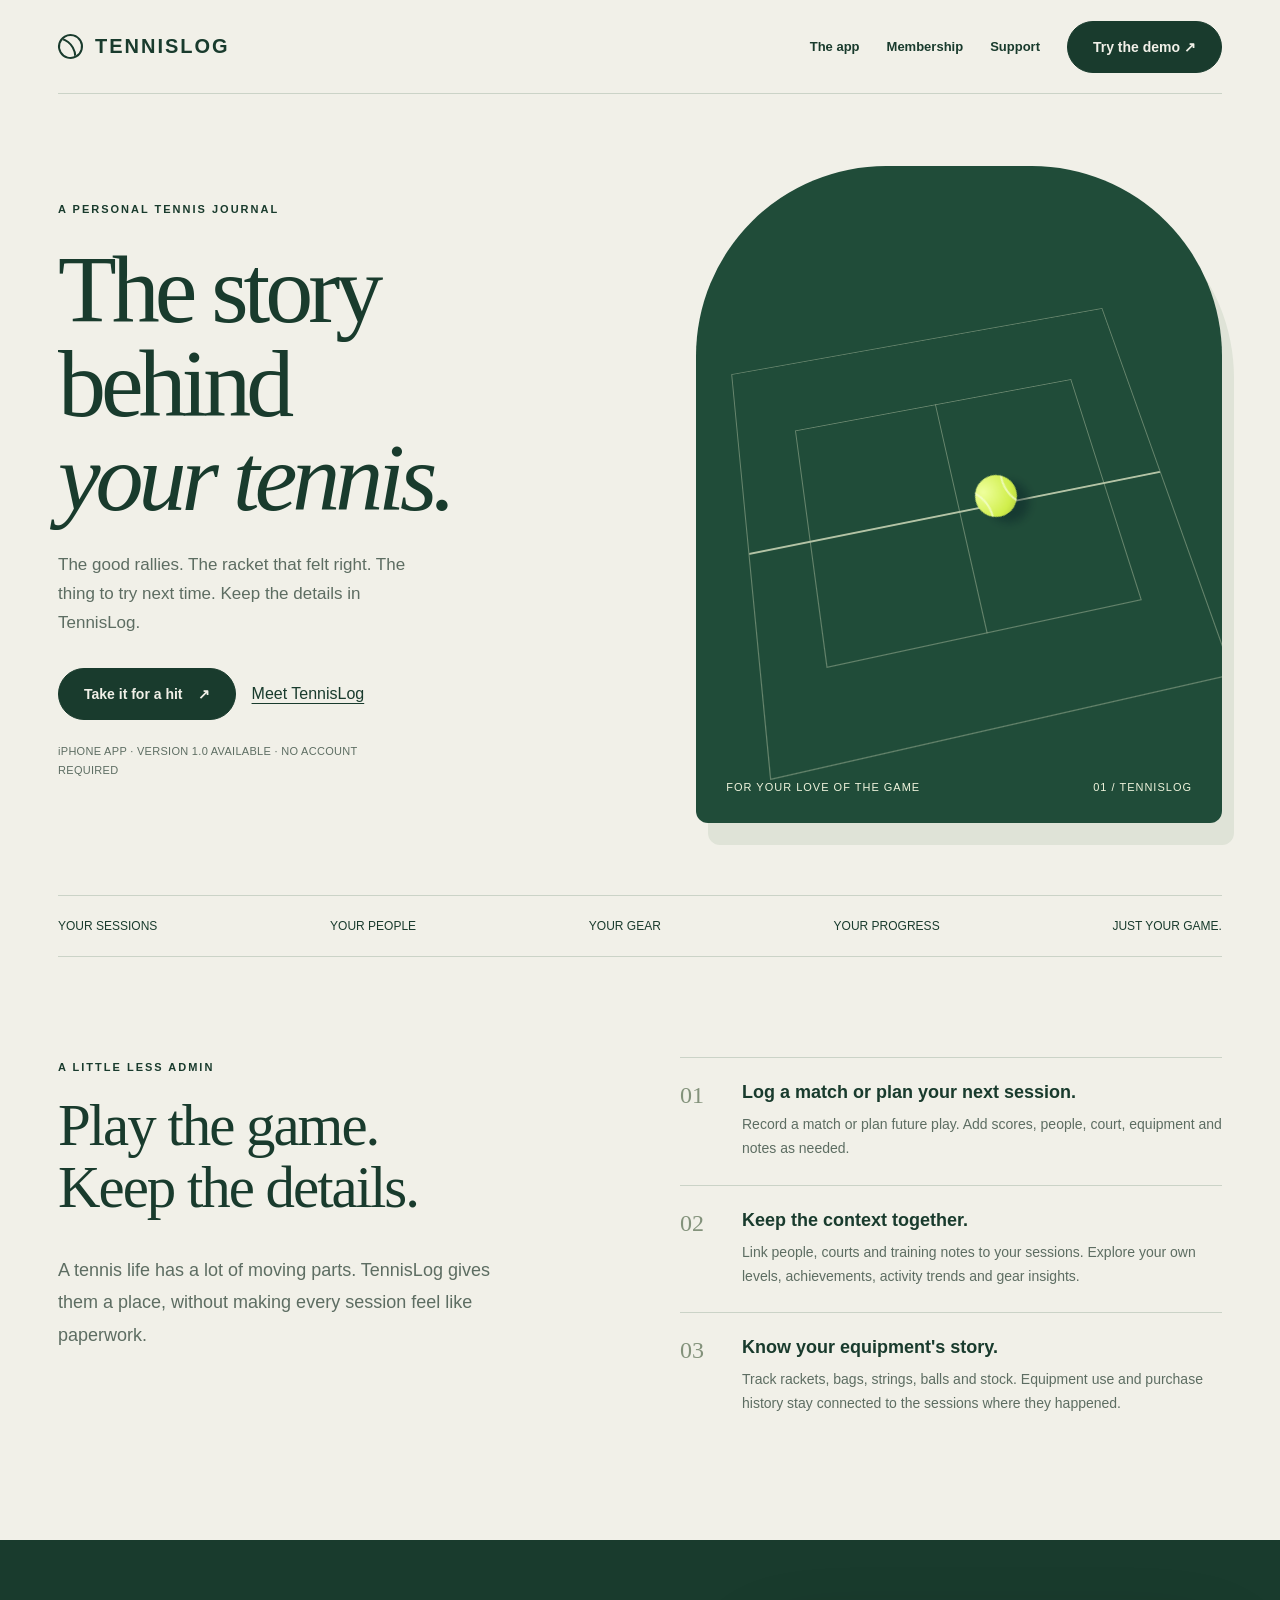
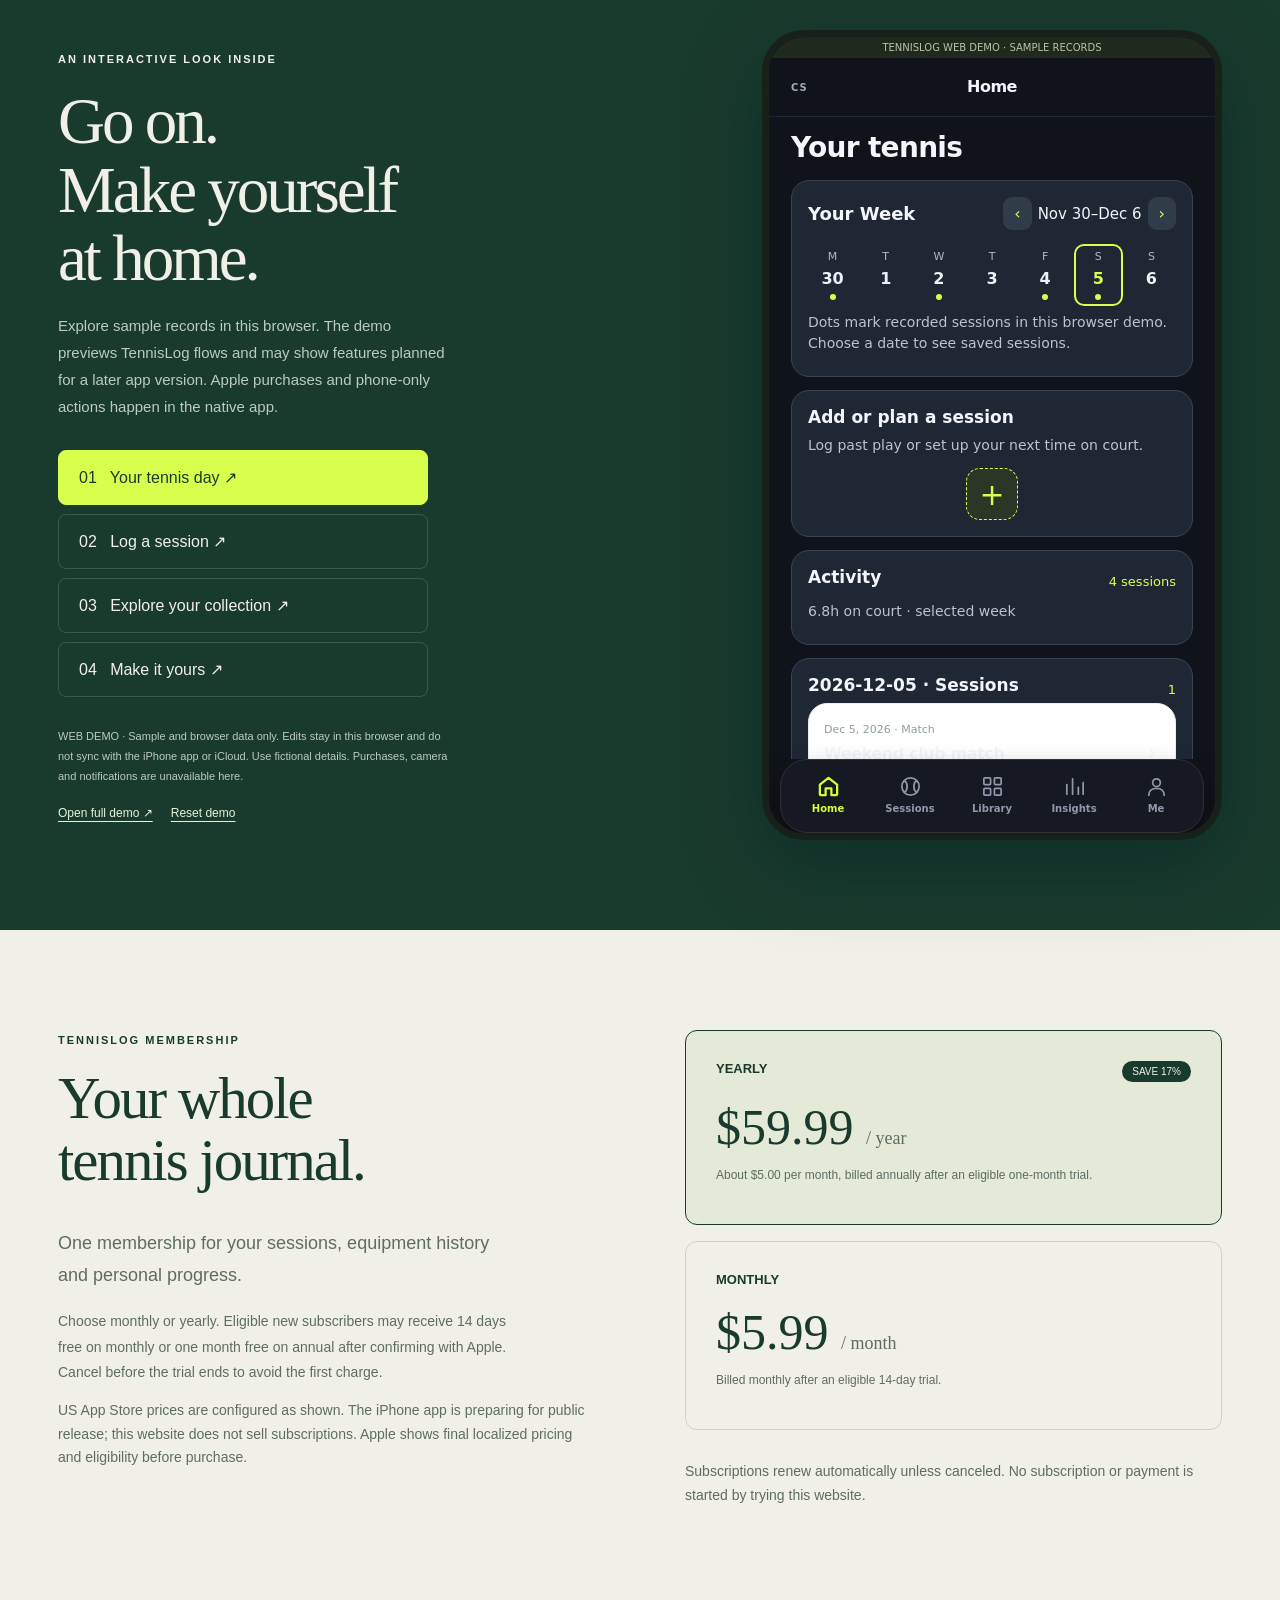
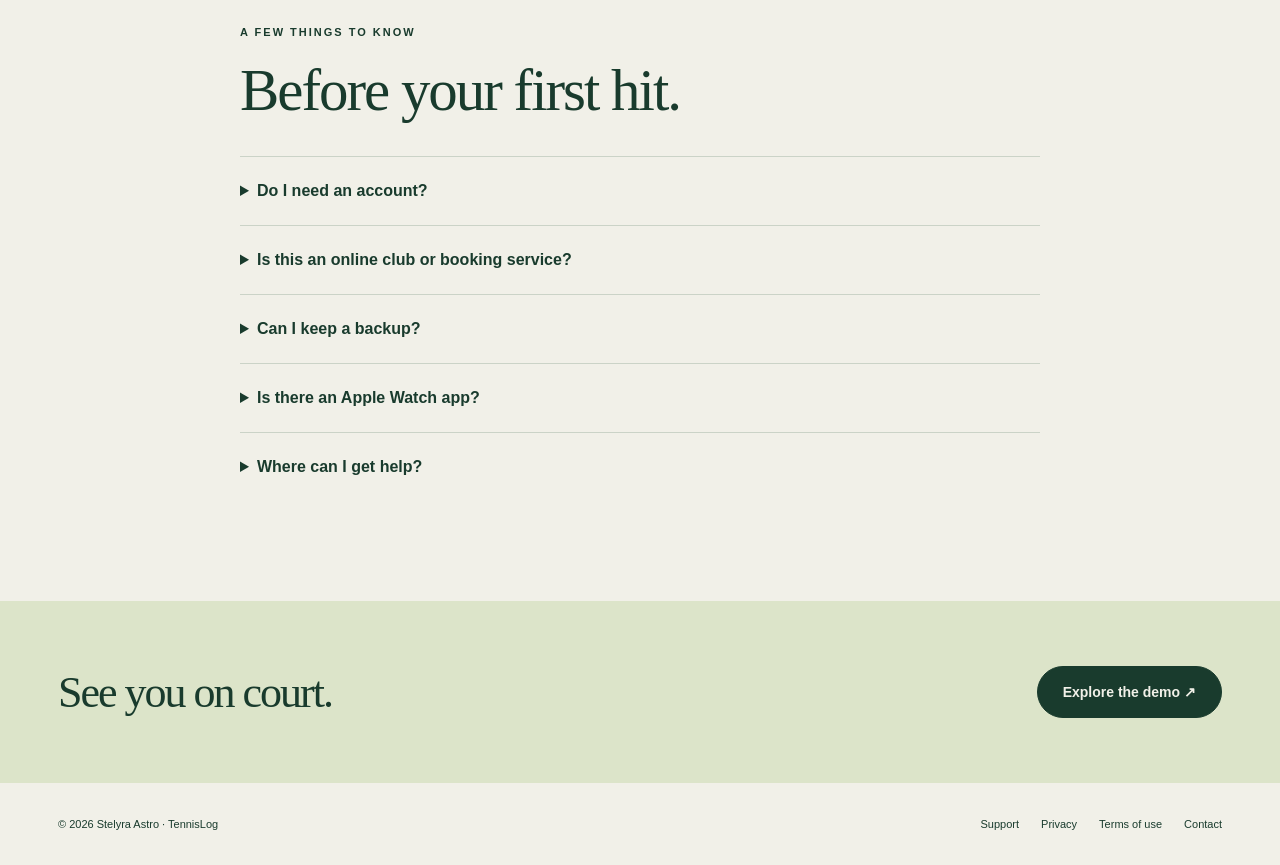
==== commit dd8ac1f0: "Describe current 1.0 app on public pages" ====
--- a/index.html
+++ b/index.html
@@ -1,9 +1,9 @@
 <!doctype html><html lang="en"><head><meta charset="utf-8"><meta name="viewport" content="width=device-width,initial-scale=1"><meta name="color-scheme" content="light"><title>TennisLog: Gear &amp; Match Log</title><meta name="description" content="Record matches, tournaments, equipment and progress in one iPhone tennis journal. Explore a separate interactive browser demo."><meta property="og:title" content="TennisLog — The story behind your tennis"><meta property="og:description" content="A personal tennis journal for the game, the people and the small improvements."><meta name="theme-color" content="#f1f0e8"><link rel="stylesheet" href="style.css"><link rel="icon" href="icon.svg" type="image/svg+xml"></head><body>
 <a class="skip" href="#main">Skip to content</a><div class="wrap"><header class="nav"><a class="brand" href="./"><span class="brand-mark" aria-hidden="true"></span>TENNISLOG</a><nav class="nav-links" aria-label="Main navigation"><a href="#your-game">The app</a><a href="#membership">Membership</a><a href="support/">Support</a><a class="btn" href="#try">Try the demo ↗</a></nav></header>
-<main id="main"><section class="hero"><div><span class="eyebrow">A personal tennis journal</span><h1>The story<br>behind<br><em>your tennis.</em></h1><p>The good rallies. The racket that felt right. The thing to try next time. Keep the details in TennisLog.</p><div class="actions"><a class="btn" href="#try">Take it for a hit <span aria-hidden="true">↗</span></a><a href="#your-game">Meet TennisLog</a></div><p class="release-note">iPHONE APP · APP STORE RELEASE IN PREPARATION · NO ACCOUNT REQUIRED</p></div><div class="court-art" role="img" aria-label="Original illustration of a tennis ball over a green court"><div class="court-lines"><i class="court-center"></i></div><div class="ball"></div><div class="court-caption"><span>FOR YOUR LOVE OF THE GAME</span><span>01 / TENNISLOG</span></div></div></section>
+<main id="main"><section class="hero"><div><span class="eyebrow">A personal tennis journal</span><h1>The story<br>behind<br><em>your tennis.</em></h1><p>The good rallies. The racket that felt right. The thing to try next time. Keep the details in TennisLog.</p><div class="actions"><a class="btn" href="#try">Take it for a hit <span aria-hidden="true">↗</span></a><a href="#your-game">Meet TennisLog</a></div><p class="release-note">iPHONE APP · VERSION 1.0 AVAILABLE · NO ACCOUNT REQUIRED</p></div><div class="court-art" role="img" aria-label="Original illustration of a tennis ball over a green court"><div class="court-lines"><i class="court-center"></i></div><div class="ball"></div><div class="court-caption"><span>FOR YOUR LOVE OF THE GAME</span><span>01 / TENNISLOG</span></div></div></section>
 <div class="rail"><span>YOUR SESSIONS</span><span>YOUR PEOPLE</span><span>YOUR GEAR</span><span>YOUR PROGRESS</span><span>JUST YOUR GAME.</span></div>
-<section class="section intro-grid" id="your-game"><div><span class="eyebrow">A little less admin</span><h2>Play the game.<br>Keep the details.</h2><p class="lead">A tennis life has a lot of moving parts. TennisLog gives them a place, without making every session feel like paperwork.</p></div><div><article class="feature-row"><span class="num">01</span><div><h3>Log a match or plan your next session.</h3><p>Use one session flow for past play or a future plan. Add sets, people, court, equipment and notes as needed. Record a tournament as one event with its own matches.</p></div></article><article class="feature-row"><span class="num">02</span><div><h3>Keep the context together.</h3><p>Link players, courts, tournament editions and training notes to each session. Explore your own levels, achievements, activity trends and gear insights.</p></div></article><article class="feature-row"><span class="num">03</span><div><h3>Know your equipment's story.</h3><p>Track rackets, bags, strings, balls and stock. Equipment use and purchase history stay connected to the sessions where they happened.</p></div></article></div></section></main></div>
-<section class="demo-section" id="try" aria-labelledby="try-title"><div class="wrap demo-grid"><div><span class="eyebrow">An interactive look inside</span><h2 id="try-title">Go on.<br>Make yourself<br>at home.</h2><p>Explore sample records in this browser. The demo illustrates TennisLog flows; iCloud sync, Apple purchases and phone-only actions happen in the native app.</p><div class="demo-steps" aria-label="Choose a demo screen"><button data-demo-tab="home" aria-pressed="true">01 &nbsp; Your tennis day ↗</button><button data-demo-tab="play" aria-pressed="false">02 &nbsp; Log a session ↗</button><button data-demo-tab="library" aria-pressed="false">03 &nbsp; Explore your collection ↗</button><button data-demo-tab="profile" aria-pressed="false">04 &nbsp; Make it yours ↗</button></div><p class="demo-note">WEB DEMO · Sample and browser data only. Edits stay in this browser and do not sync with the iPhone app or iCloud. Use fictional details. Purchases, camera, notifications and private iCloud sync are unavailable here.</p><div class="demo-tools"><a href="demo/" target="_blank" rel="noopener">Open full demo ↗</a><button data-reset-demo>Reset demo</button></div></div><div class="phone-demo"><iframe id="demo-frame" src="demo/" title="Interactive TennisLog web prototype" loading="lazy" sandbox="allow-scripts allow-same-origin allow-forms allow-modals allow-downloads allow-popups allow-popups-to-escape-sandbox"></iframe></div></div></section>
+<section class="section intro-grid" id="your-game"><div><span class="eyebrow">A little less admin</span><h2>Play the game.<br>Keep the details.</h2><p class="lead">A tennis life has a lot of moving parts. TennisLog gives them a place, without making every session feel like paperwork.</p></div><div><article class="feature-row"><span class="num">01</span><div><h3>Log a match or plan your next session.</h3><p>Record a match or plan future play. Add scores, people, court, equipment and notes as needed.</p></div></article><article class="feature-row"><span class="num">02</span><div><h3>Keep the context together.</h3><p>Link people, courts and training notes to your sessions. Explore your own levels, achievements, activity trends and gear insights.</p></div></article><article class="feature-row"><span class="num">03</span><div><h3>Know your equipment's story.</h3><p>Track rackets, bags, strings, balls and stock. Equipment use and purchase history stay connected to the sessions where they happened.</p></div></article></div></section></main></div>
+<section class="demo-section" id="try" aria-labelledby="try-title"><div class="wrap demo-grid"><div><span class="eyebrow">An interactive look inside</span><h2 id="try-title">Go on.<br>Make yourself<br>at home.</h2><p>Explore sample records in this browser. The demo previews TennisLog flows and may show features planned for a later app version. Apple purchases and phone-only actions happen in the native app.</p><div class="demo-steps" aria-label="Choose a demo screen"><button data-demo-tab="home" aria-pressed="true">01 &nbsp; Your tennis day ↗</button><button data-demo-tab="play" aria-pressed="false">02 &nbsp; Log a session ↗</button><button data-demo-tab="library" aria-pressed="false">03 &nbsp; Explore your collection ↗</button><button data-demo-tab="profile" aria-pressed="false">04 &nbsp; Make it yours ↗</button></div><p class="demo-note">WEB DEMO · Sample and browser data only. Edits stay in this browser and do not sync with the iPhone app or iCloud. Use fictional details. Purchases, camera and notifications are unavailable here.</p><div class="demo-tools"><a href="demo/" target="_blank" rel="noopener">Open full demo ↗</a><button data-reset-demo>Reset demo</button></div></div><div class="phone-demo"><iframe id="demo-frame" src="demo/" title="Interactive TennisLog web prototype" loading="lazy" sandbox="allow-scripts allow-same-origin allow-forms allow-modals allow-downloads allow-popups allow-popups-to-escape-sandbox"></iframe></div></div></section>
 <div class="wrap"><section class="section pricing" id="membership"><div><span class="eyebrow">TennisLog membership</span><h2>Your whole<br>tennis journal.</h2><p class="lead">One membership for your sessions, equipment history and personal progress.</p><p class="lead" style="font-size:14px">Choose monthly or yearly. Eligible new subscribers may receive 14 days free on monthly or one month free on annual after confirming with Apple. Cancel before the trial ends to avoid the first charge.</p><p style="font-size:14px;color:var(--muted);line-height:1.7">US App Store prices are configured as shown. The iPhone app is preparing for public release; this website does not sell subscriptions. Apple shows final localized pricing and eligibility before purchase.</p></div><div class="price-options"><article class="price featured"><div class="price-top"><strong>YEARLY</strong><span class="tag">SAVE 17%</span></div><div class="amount">$59.99 <span>/ year</span></div><p>About $5.00 per month, billed annually after an eligible one-month trial.</p></article><article class="price"><div class="price-top"><strong>MONTHLY</strong></div><div class="amount">$5.99 <span>/ month</span></div><p>Billed monthly after an eligible 14-day trial.</p></article><p style="font-size:14px;color:var(--muted);line-height:1.7">Subscriptions renew automatically unless canceled. No subscription or payment is started by trying this website.</p></div></section>
-<section class="section faq" style="padding-top:0"><span class="eyebrow">A few things to know</span><h2>Before your first hit.</h2><details><summary>Do I need an account?</summary><p>No TennisLog account is required. The iPhone app stores records locally and, when its default-on sync is enabled, merges them through your private iCloud database. Apple handles subscriptions; Restore purchases is available in the app.</p></details><details><summary>Is this an online club or booking service?</summary><p>No. People and court records are your private notes. TennisLog does not contact players, book courts or publish a social profile.</p></details><details><summary>Can I keep a backup?</summary><p>Yes. In the iPhone app, Me → Sync &amp; backup provides default-on automatic iCloud sync plus a separate Files export/import for manual backup. The browser demo can export its own JSON file; demo and iPhone backup formats are different.</p></details><details><summary>Can I change the app language?</summary><p>Yes. Me → Data &amp; settings → Language lets you follow the iPhone language or choose English or 简体中文. The browser demo currently uses English.</p></details><details><summary>Is there an Apple Watch app?</summary><p>TennisLog is iPhone only. There is no Watch app or sensor analysis.</p></details><details><summary>Where can I get help?</summary><p>Visit our <a href="support/">support page</a> or email <a href="mailto:Stelyra-Astro@proton.me">Stelyra-Astro@proton.me</a>. Please don't send private records unless they're needed to explain your issue.</p></details></section></div>
+<section class="section faq" style="padding-top:0"><span class="eyebrow">A few things to know</span><h2>Before your first hit.</h2><details><summary>Do I need an account?</summary><p>No TennisLog account is required. TennisLog 1.0 stores records on your iPhone. Apple handles subscriptions; Restore purchases is available in the app.</p></details><details><summary>Is this an online club or booking service?</summary><p>No. People and court records are your private notes. TennisLog does not contact players, book courts or publish a social profile.</p></details><details><summary>Can I keep a backup?</summary><p>Yes. In the iPhone app, use Me to export a complete backup to Files or restore one. Records do not automatically sync between devices in version 1.0. The browser demo can export its own JSON file; demo and iPhone backup formats are different.</p></details><details><summary>Is there an Apple Watch app?</summary><p>TennisLog is iPhone only. There is no Watch app or sensor analysis.</p></details><details><summary>Where can I get help?</summary><p>Visit our <a href="support/">support page</a> or email <a href="mailto:Stelyra-Astro@proton.me">Stelyra-Astro@proton.me</a>. Please don't send private records unless they're needed to explain your issue.</p></details></section></div>
 <section class="closing"><div class="wrap"><h2>See you on court.</h2><a class="btn" href="#try">Explore the demo ↗</a></div></section><div class="wrap"><footer class="footer"><span>© 2026 Stelyra Astro · TennisLog</span><nav aria-label="Footer"><a href="support/">Support</a><a href="privacy/">Privacy</a><a href="terms/">Terms of use</a><a href="mailto:Stelyra-Astro@proton.me">Contact</a></nav></footer></div><script src="site.js"></script></body></html>
--- a/style.css
+++ b/style.css
@@ -1 +1 @@
-:root{color-scheme:light;--paper:#f1f0e8;--ink:#193b2d;--muted:#5d6d62;--lime:#d7ff4c;--line:#cbd3c7;--dark:#11141a;font-family:-apple-system,BlinkMacSystemFont,"Segoe UI",sans-serif}*{box-sizing:border-box}html{scroll-behavior:smooth}body{margin:0;background:var(--paper);color:var(--ink)}a{color:inherit;text-underline-offset:4px}button{font:inherit;cursor:pointer}button,a{-webkit-tap-highlight-color:transparent}:focus-visible{outline:3px solid #749322;outline-offset:5px}.wrap{max-width:1260px;margin:auto;padding:0 48px}.nav{height:94px;display:flex;align-items:center;justify-content:space-between;border-bottom:1px solid var(--line);gap:24px}.brand{text-decoration:none;font-size:20px;letter-spacing:2px;font-weight:850;display:flex;align-items:center;gap:12px}.brand-mark{width:25px;height:25px;border:2px solid currentColor;border-radius:50%;position:relative;overflow:hidden;transform:rotate(-30deg)}.brand-mark:after{content:"";position:absolute;width:35px;height:35px;border:2px solid currentColor;border-radius:50%;top:-7px;left:-26px}.nav-links{display:flex;align-items:center;gap:27px;font-size:13px;font-weight:650}.nav-links a{text-decoration:none}.btn{display:inline-flex;align-items:center;justify-content:center;gap:15px;background:var(--ink);color:var(--paper);border:1px solid var(--ink);border-radius:99px;padding:17px 25px;text-decoration:none;font-size:14px;font-weight:700}.btn.lime{background:var(--lime);color:var(--ink);border-color:var(--lime)}.btn.ghost{background:transparent;color:var(--ink)}.eyebrow{font-size:11px;letter-spacing:2px;text-transform:uppercase;font-weight:750}.hero{display:grid;grid-template-columns:1.1fr 1fr;gap:60px;align-items:center;min-height:720px;padding:72px 0}.hero h1{font-family:Georgia,serif;font-size:clamp(64px,7.5vw,104px);line-height:.98;letter-spacing:-5px;font-weight:500;margin:26px 0}.hero h1 em{font-weight:400}.hero p{max-width:360px;font-size:17px;line-height:1.7;color:var(--muted)}.actions{display:flex;align-items:center;gap:16px;margin-top:30px;flex-wrap:wrap}.release-note{font-size:11px!important;letter-spacing:.3px;margin-top:22px}.court-art{aspect-ratio:4/5;background:#204c39;position:relative;border-radius:190px 190px 12px 12px;overflow:hidden;box-shadow:12px 22px 0 #dfe3d7}.court-lines{position:absolute;inset:21% 10% 16%;border:1px solid #b3c3a57a;transform:perspective(600px) rotateX(20deg) rotate(-12deg)}.court-lines:before{content:"";position:absolute;inset:20% 14%;border:1px solid #b3c3a57a}.court-lines:after{content:"";position:absolute;top:50%;width:100%;border-top:2px solid #b3c3a5}.court-center{position:absolute;height:60%;left:50%;top:20%;border-left:1px solid #b3c3a57a}.ball{width:170px;height:170px;border-radius:50%;background:radial-gradient(circle at 30% 25%,#eeff9c,#d0ee4b 65%,#a7c238);position:absolute;top:25%;left:30%;box-shadow:32px 70px 25px #071e2666;overflow:hidden;transform:rotate(-35deg)}.ball:before,.ball:after{content:"";position:absolute;width:130px;height:180px;border:7px solid #f6ffd9b0;border-radius:50%;top:-12px}.ball:before{left:-110px}.ball:after{right:-110px}.court-caption{position:absolute;left:30px;right:30px;bottom:30px;display:flex;justify-content:space-between;color:#eff4dd;font-size:11px;letter-spacing:1px}.rail{display:flex;justify-content:space-between;padding:23px 0;border-top:1px solid var(--line);border-bottom:1px solid var(--line);font-size:12px;gap:18px}.section{padding:100px 0}.section h2{font-family:Georgia,serif;font-size:clamp(40px,4.6vw,62px);font-weight:400;line-height:1.05;letter-spacing:-2px;margin:20px 0 35px}.intro-grid{display:grid;grid-template-columns:1fr 1fr;gap:80px}.lead{font-size:18px;line-height:1.8;color:var(--muted);max-width:460px}.feature-row{display:grid;grid-template-columns:46px 1fr;gap:16px;padding:24px 0;border-top:1px solid var(--line)}.feature-row .num{font-family:Georgia,serif;color:#83927b;font-size:24px}.feature-row h3{font-size:18px;margin:0 0 10px}.feature-row p{font-size:14px;line-height:1.7;color:var(--muted);margin:0}.demo-section{background:var(--ink);color:var(--paper);padding:90px 0}.demo-grid{display:grid;grid-template-columns:1fr 460px;gap:80px;align-items:center}.demo-section h2{font-family:Georgia,serif;font-size:65px;font-weight:400;line-height:1.05;letter-spacing:-3px;margin:20px 0}.demo-section p{color:#bbcbbd;font-size:15px;line-height:1.8;max-width:390px}.demo-steps{display:flex;flex-direction:column;gap:9px;margin:30px 0}.demo-steps button{background:transparent;color:var(--paper);border:1px solid #759b7f55;text-align:left;padding:17px 20px;border-radius:8px;max-width:370px}.demo-steps button:hover,.demo-steps button[aria-pressed=true]{background:var(--lime);color:var(--ink);border-color:var(--lime)}.phone-demo{background:#11141a;border:7px solid #172019;border-radius:42px;overflow:hidden;box-shadow:0 25px 80px #001c2266;width:100%;height:810px;position:relative}.phone-demo iframe{border:0;width:100%;height:100%;background:#11141a}.demo-note{font-size:11px!important;max-width:390px}.demo-tools{display:flex;gap:18px;align-items:center;margin-top:20px}.demo-tools a,.demo-tools button{font-size:12px;color:#e7f2d9;background:none;border:0;padding:0;text-decoration:underline;text-underline-offset:4px}.pricing{display:grid;grid-template-columns:1fr 1fr;gap:90px}.price-options{display:grid;gap:16px}.price{padding:30px;border:1px solid var(--line);border-radius:12px}.price.featured{border-color:var(--ink);background:#e4e9d8}.price-top{display:flex;justify-content:space-between;font-size:13px}.tag{border-radius:99px;background:var(--ink);color:var(--paper);padding:5px 10px;font-size:10px}.amount{font-family:Georgia,serif;font-size:50px;margin-top:16px}.amount span{font-family:inherit;font-size:18px;color:var(--muted)}.price p{font-size:12px;color:var(--muted)}.faq{max-width:800px;margin:auto}details{border-top:1px solid var(--line);padding:22px 0}summary{font-weight:650;cursor:pointer;line-height:1.5}details p{font-size:14px;line-height:1.8;color:var(--muted)}.closing{background:#dce4c9;padding:65px 0}.closing .wrap{display:flex;justify-content:space-between;gap:30px;align-items:center}.closing h2{font-family:Georgia,serif;font-weight:400;font-size:44px;letter-spacing:-2px;margin:0}.footer{display:flex;justify-content:space-between;gap:30px;align-items:center;padding:35px 0;font-size:11px}.footer nav{display:flex;flex-wrap:wrap;gap:22px}.footer a{text-decoration:none}.legal{max-width:790px;margin:auto;padding:65px 0 90px}.legal h1{font-family:Georgia,serif;font-size:58px;font-weight:400;letter-spacing:-2px;line-height:1.1;margin:18px 0}.legal h2{font-size:21px;margin-top:38px}.legal p,.legal li{font-size:15px;line-height:1.85;color:var(--muted)}.legal ul,.legal ol{padding-left:24px}.legal .callout{background:#e2e8d6;border-left:3px solid var(--ink);padding:16px 22px}.legal small{color:var(--muted)}.skip{position:absolute;top:-100px}.skip:focus{top:10px;left:10px;z-index:99;background:white;padding:14px}.support-links{display:flex;gap:14px;flex-wrap:wrap;margin-top:30px}@media(max-width:900px){.wrap{padding:0 28px}.hero{gap:30px;min-height:580px}.hero h1{font-size:70px}.court-art{aspect-ratio:3/4}.ball{width:125px;height:125px;left:25%}.intro-grid,.pricing{gap:40px}.demo-grid{gap:35px;grid-template-columns:1fr 390px}.demo-section h2{font-size:48px}.phone-demo{height:780px}.nav-links{gap:16px}}@media(max-width:700px){.wrap{padding:0 22px}.nav{height:78px}.brand{font-size:17px}.nav-links a:not(.btn){display:none}.nav-links .btn{font-size:11px;padding:12px 16px}.hero{grid-template-columns:1fr;padding:50px 0;gap:40px}.hero h1{font-size:72px;letter-spacing:-4px}.hero p{font-size:16px}.court-art{aspect-ratio:1.3;max-height:340px;border-radius:170px 170px 8px 8px}.ball{width:145px;height:145px;left:35%;top:20%}.rail{flex-wrap:wrap;font-size:11px;justify-content:flex-start;gap:15px 25px}.section{padding:65px 0}.intro-grid,.pricing,.demo-grid{grid-template-columns:1fr;gap:30px}.demo-section{padding:60px 0}.demo-section h2{font-size:53px}.demo-steps{display:grid;grid-template-columns:1fr 1fr}.demo-steps button{padding:14px;font-size:12px}.phone-demo{max-width:430px;margin:auto;height:800px;border-width:5px;border-radius:30px}.closing .wrap{display:block}.closing .btn{margin-top:25px}.closing h2{font-size:36px}.footer{display:block;line-height:1.8}.footer nav{margin-top:18px}.legal h1{font-size:45px}.legal{padding:45px 0 65px}}@media(prefers-reduced-motion:reduce){html{scroll-behavior:auto}}
+:root{color-scheme:light;--paper:#f1f0e8;--ink:#193b2d;--muted:#5d6d62;--lime:#d7ff4c;--line:#cbd3c7;--dark:#11141a;font-family:-apple-system,BlinkMacSystemFont,"Segoe UI",sans-serif}*{box-sizing:border-box}html{scroll-behavior:smooth}body{margin:0;background:var(--paper);color:var(--ink)}a{color:inherit;text-underline-offset:4px}button{font:inherit;cursor:pointer}button,a{-webkit-tap-highlight-color:transparent}:focus-visible{outline:3px solid #749322;outline-offset:5px}.wrap{max-width:1260px;margin:auto;padding:0 48px}.nav{height:94px;display:flex;align-items:center;justify-content:space-between;border-bottom:1px solid var(--line);gap:24px}.brand{text-decoration:none;font-size:20px;letter-spacing:2px;font-weight:850;display:flex;align-items:center;gap:12px}.brand-mark{width:25px;height:25px;border:2px solid currentColor;border-radius:50%;position:relative;overflow:hidden;transform:rotate(-30deg)}.brand-mark:after{content:"";position:absolute;width:35px;height:35px;border:2px solid currentColor;border-radius:50%;top:-7px;left:-26px}.nav-links{display:flex;align-items:center;gap:27px;font-size:13px;font-weight:650}.nav-links a{text-decoration:none}.btn{display:inline-flex;align-items:center;justify-content:center;gap:15px;background:var(--ink);color:var(--paper);border:1px solid var(--ink);border-radius:99px;padding:17px 25px;text-decoration:none;font-size:14px;font-weight:700}.btn.lime{background:var(--lime);color:var(--ink);border-color:var(--lime)}.btn.ghost{background:transparent;color:var(--ink)}.eyebrow{font-size:11px;letter-spacing:2px;text-transform:uppercase;font-weight:750}.hero{display:grid;grid-template-columns:1.1fr 1fr;gap:60px;align-items:center;min-height:720px;padding:72px 0}.hero h1{font-family:Georgia,serif;font-size:clamp(64px,7.5vw,104px);line-height:.98;letter-spacing:-5px;font-weight:500;margin:26px 0}.hero h1 em{font-weight:400}.hero p{max-width:360px;font-size:17px;line-height:1.7;color:var(--muted)}.actions{display:flex;align-items:center;gap:16px;margin-top:30px;flex-wrap:wrap}.release-note{font-size:11px!important;letter-spacing:.3px;margin-top:22px}.court-art{aspect-ratio:4/5;background:#204c39;position:relative;border-radius:190px 190px 12px 12px;overflow:hidden;box-shadow:12px 22px 0 #dfe3d7}.court-lines{position:absolute;inset:21% 10% 16%;border:1px solid #b3c3a57a;transform:perspective(600px) rotateX(20deg) rotate(-12deg)}.court-lines:before{content:"";position:absolute;inset:20% 14%;border:1px solid #b3c3a57a}.court-lines:after{content:"";position:absolute;top:50%;width:100%;border-top:2px solid #b3c3a5}.court-center{position:absolute;height:60%;left:50%;top:20%;border-left:1px solid #b3c3a57a}.ball{width:8%;aspect-ratio:1;border-radius:50%;background:radial-gradient(circle at 30% 25%,#eeff9c,#d0ee4b 65%,#a7c238);position:absolute;top:47%;left:53%;box-shadow:7px 12px 8px #071e2666;overflow:hidden;transform:rotate(-35deg)}.ball:before,.ball:after{content:"";position:absolute;width:75%;height:115%;border:2px solid #f6ffd9b0;border-radius:50%;top:-8%}.ball:before{left:-61%}.ball:after{right:-61%}.court-caption{position:absolute;left:30px;right:30px;bottom:30px;display:flex;justify-content:space-between;color:#eff4dd;font-size:11px;letter-spacing:1px}.rail{display:flex;justify-content:space-between;padding:23px 0;border-top:1px solid var(--line);border-bottom:1px solid var(--line);font-size:12px;gap:18px}.section{padding:100px 0}.section h2{font-family:Georgia,serif;font-size:clamp(40px,4.6vw,62px);font-weight:400;line-height:1.05;letter-spacing:-2px;margin:20px 0 35px}.intro-grid{display:grid;grid-template-columns:1fr 1fr;gap:80px}.lead{font-size:18px;line-height:1.8;color:var(--muted);max-width:460px}.feature-row{display:grid;grid-template-columns:46px 1fr;gap:16px;padding:24px 0;border-top:1px solid var(--line)}.feature-row .num{font-family:Georgia,serif;color:#83927b;font-size:24px}.feature-row h3{font-size:18px;margin:0 0 10px}.feature-row p{font-size:14px;line-height:1.7;color:var(--muted);margin:0}.demo-section{background:var(--ink);color:var(--paper);padding:90px 0}.demo-grid{display:grid;grid-template-columns:1fr 460px;gap:80px;align-items:center}.demo-section h2{font-family:Georgia,serif;font-size:65px;font-weight:400;line-height:1.05;letter-spacing:-3px;margin:20px 0}.demo-section p{color:#bbcbbd;font-size:15px;line-height:1.8;max-width:390px}.demo-steps{display:flex;flex-direction:column;gap:9px;margin:30px 0}.demo-steps button{background:transparent;color:var(--paper);border:1px solid #759b7f55;text-align:left;padding:17px 20px;border-radius:8px;max-width:370px}.demo-steps button:hover,.demo-steps button[aria-pressed=true]{background:var(--lime);color:var(--ink);border-color:var(--lime)}.phone-demo{background:#11141a;border:7px solid #172019;border-radius:42px;overflow:hidden;box-shadow:0 25px 80px #001c2266;width:100%;height:810px;position:relative}.phone-demo iframe{border:0;width:100%;height:100%;background:#11141a}.demo-note{font-size:11px!important;max-width:390px}.demo-tools{display:flex;gap:18px;align-items:center;margin-top:20px}.demo-tools a,.demo-tools button{font-size:12px;color:#e7f2d9;background:none;border:0;padding:0;text-decoration:underline;text-underline-offset:4px}.pricing{display:grid;grid-template-columns:1fr 1fr;gap:90px}.price-options{display:grid;gap:16px}.price{padding:30px;border:1px solid var(--line);border-radius:12px}.price.featured{border-color:var(--ink);background:#e4e9d8}.price-top{display:flex;justify-content:space-between;font-size:13px}.tag{border-radius:99px;background:var(--ink);color:var(--paper);padding:5px 10px;font-size:10px}.amount{font-family:Georgia,serif;font-size:50px;margin-top:16px}.amount span{font-family:inherit;font-size:18px;color:var(--muted)}.price p{font-size:12px;color:var(--muted)}.faq{max-width:800px;margin:auto}details{border-top:1px solid var(--line);padding:22px 0}summary{font-weight:650;cursor:pointer;line-height:1.5}details p{font-size:14px;line-height:1.8;color:var(--muted)}.closing{background:#dce4c9;padding:65px 0}.closing .wrap{display:flex;justify-content:space-between;gap:30px;align-items:center}.closing h2{font-family:Georgia,serif;font-weight:400;font-size:44px;letter-spacing:-2px;margin:0}.footer{display:flex;justify-content:space-between;gap:30px;align-items:center;padding:35px 0;font-size:11px}.footer nav{display:flex;flex-wrap:wrap;gap:22px}.footer a{text-decoration:none}.legal{max-width:790px;margin:auto;padding:65px 0 90px}.legal h1{font-family:Georgia,serif;font-size:58px;font-weight:400;letter-spacing:-2px;line-height:1.1;margin:18px 0}.legal h2{font-size:21px;margin-top:38px}.legal p,.legal li{font-size:15px;line-height:1.85;color:var(--muted)}.legal ul,.legal ol{padding-left:24px}.legal .callout{background:#e2e8d6;border-left:3px solid var(--ink);padding:16px 22px}.legal small{color:var(--muted)}.skip{position:absolute;top:-100px}.skip:focus{top:10px;left:10px;z-index:99;background:white;padding:14px}.support-links{display:flex;gap:14px;flex-wrap:wrap;margin-top:30px}@media(max-width:900px){.wrap{padding:0 28px}.hero{gap:30px;min-height:580px}.hero h1{font-size:70px}.court-art{aspect-ratio:3/4}.ball{width:8%;left:53%}.intro-grid,.pricing{gap:40px}.demo-grid{gap:35px;grid-template-columns:1fr 390px}.demo-section h2{font-size:48px}.phone-demo{height:780px}.nav-links{gap:16px}}@media(max-width:700px){.wrap{padding:0 22px}.nav{height:78px}.brand{font-size:17px}.nav-links a:not(.btn){display:none}.nav-links .btn{font-size:11px;padding:12px 16px}.hero{grid-template-columns:1fr;padding:50px 0;gap:40px}.hero h1{font-size:72px;letter-spacing:-4px}.hero p{font-size:16px}.court-art{aspect-ratio:1.3;max-height:340px;border-radius:170px 170px 8px 8px}.ball{width:8%;left:53%;top:47%}.rail{flex-wrap:wrap;font-size:11px;justify-content:flex-start;gap:15px 25px}.section{padding:65px 0}.intro-grid,.pricing,.demo-grid{grid-template-columns:1fr;gap:30px}.demo-section{padding:60px 0}.demo-section h2{font-size:53px}.demo-steps{display:grid;grid-template-columns:1fr 1fr}.demo-steps button{padding:14px;font-size:12px}.phone-demo{max-width:430px;margin:auto;height:800px;border-width:5px;border-radius:30px}.closing .wrap{display:block}.closing .btn{margin-top:25px}.closing h2{font-size:36px}.footer{display:block;line-height:1.8}.footer nav{margin-top:18px}.legal h1{font-size:45px}.legal{padding:45px 0 65px}}@media(prefers-reduced-motion:reduce){html{scroll-behavior:auto}}
